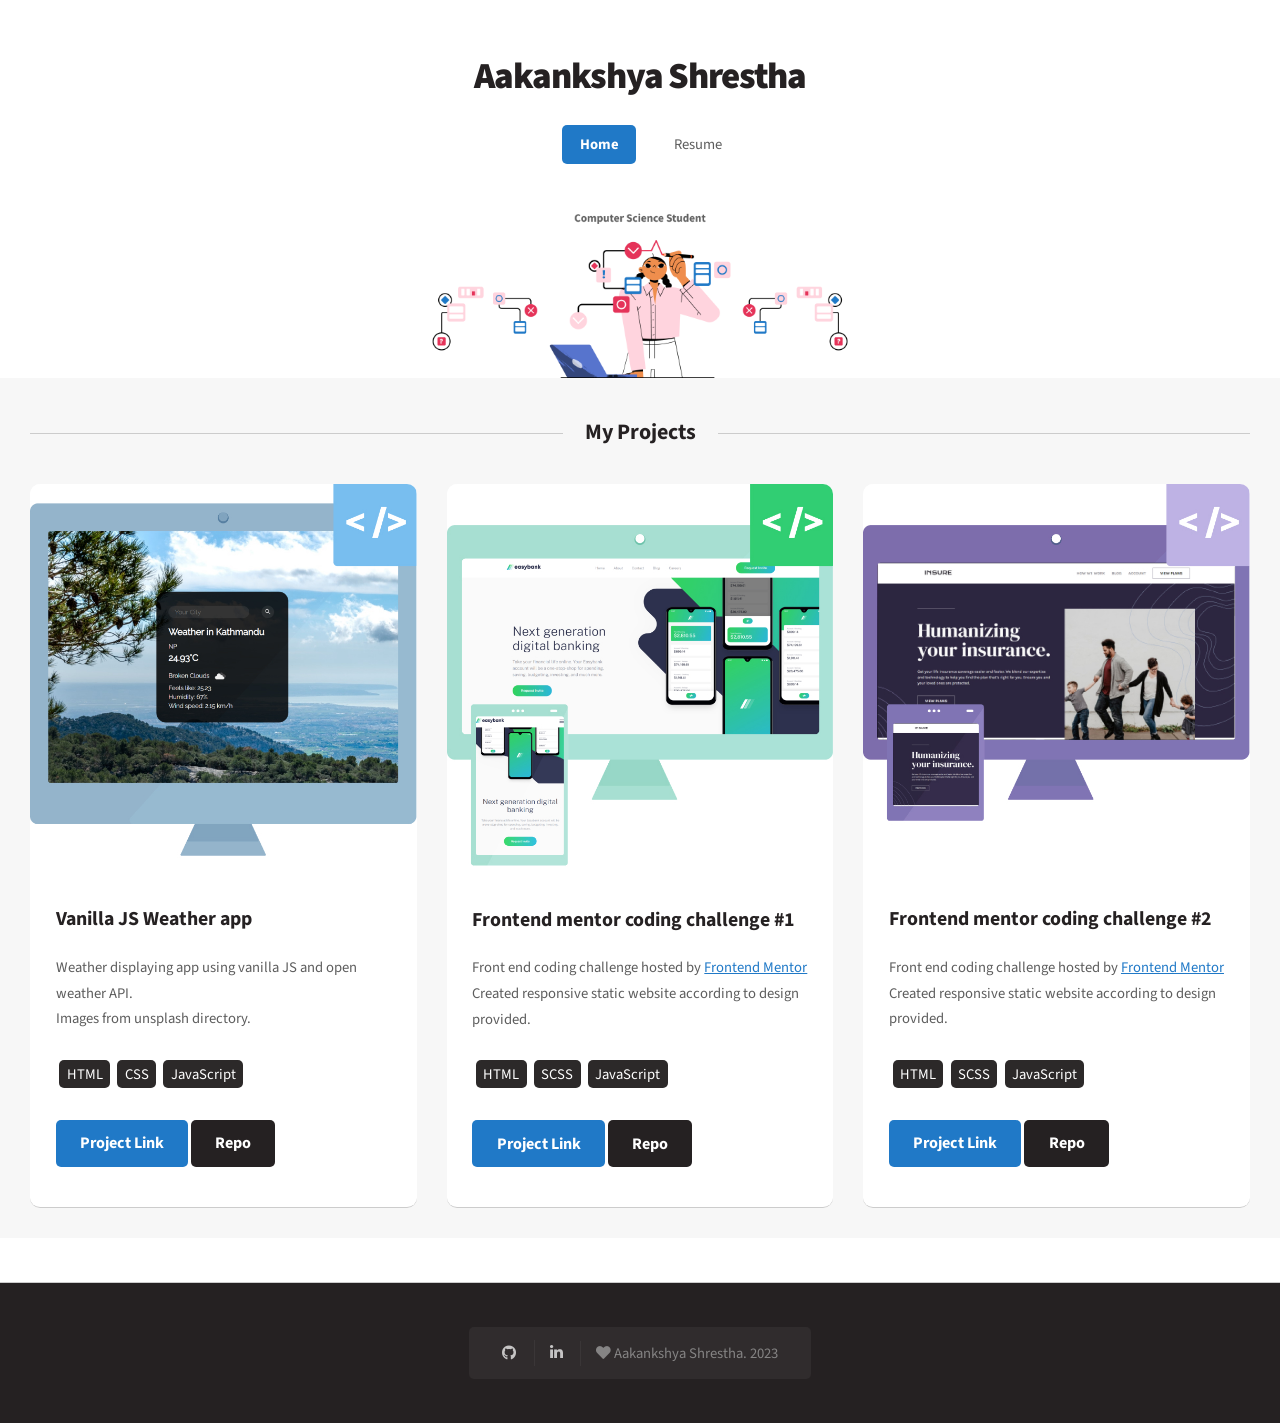
==== index.html @ 0b1b7ab0 "illustration update" ====
<!DOCTYPE html>

<html>
  <head>
    <title>Aakankshya Shrestsha Dev Portfolio</title>
    <meta charset="utf-8" />
    <meta
      name="viewport"
      content="width=device-width, initial-scale=1, user-scalable=no"
    />
    <link rel="stylesheet" href="assets/css/main.css" />
  </head>
  <body class="homepage is-preload">
    <div id="page-wrapper">
      <!-- Header -->
      <section id="header">
        <!-- Logo -->
        <h1><a href="index.html">Aakankshya Shrestha</a></h1>

        <!-- Nav -->
        <nav id="nav">
          <ul>
            <li class="current"><a href="index.html">Home</a></li>
            <!-- <li><a href="about.html">About</a></li> -->
            <li><a href="/assets/pdf/Aakankshya Shrestha Resume.pdf">Resume</a></li>
          </ul>
        </nav>
        
        <section id="banner">
          <!-- <header>
            <h2>Computer Science Student</h2>
      
          </header> -->
        </section>
     

      <!-- Main -->
      <section id="main">
        <div class="container">
          <div class="row">
            <div class="col-12">
              <!-- Portfolio -->
              <section>
                <header class="major">
                  <h2>My Projects</h2>
                </header>
                <div class="row">
                  <div class="col-4 col-6-medium col-12-small">
                    <section class="box">
                      <a href="https://weather-app-snowy-three.vercel.app" class="image featured"
                        ><img src="images/pic02.jpg" alt=""
                      /></a>
                      <header>
                        <h3>Vanilla JS Weather app</h3>
                      </header>
                      <p>
                        Weather displaying app using vanilla 
						JS and open weather API.<br> Images from unsplash directory.
                      </p>
					  <span class="tech">HTML</span><span class="tech">CSS</span><span class="tech">JavaScript</span>
                      <footer>
                        <ul class="actions">
                          <li>
                            <a href="https://weather-app-snowy-three.vercel.app" class="button">Project Link</a>
							 <a href="https://github.com/aakankshya-shrestha/weather-app" class="button alt">Repo</a>
                          </li>
                        </ul>
                      </footer>
                    </section>
                  </div>
                  <div class="col-4 col-6-medium col-12-small">
                    <section class="box">
                      <a href="https://easy-bank-code.vercel.app" class="image featured"
                        ><img src="images/pic03.jpg" alt=""
                      /></a>
                      <header>
                        <h3>Frontend mentor coding challenge #1</h3>
                      </header>
                      <p>
                        Front end coding challenge hosted by <a href = "https://www.frontendmentor.io">Frontend Mentor</a><br>
						Created responsive static website according to design provided.<br>
						
                      </p>
						<span class="tech">HTML</span><span class="tech">SCSS</span><span class="tech">JavaScript</span>
                      <footer>
						
                        <ul class="actions">
                          <li>
                            <a href="https://easy-bank-code.vercel.app" class="button">Project Link</a>
							 <a href="https://github.com/aakankshya-shrestha/easy-bank-code" class="button alt">Repo</a>
                          </li>
                        </ul>
                      </footer>
                    </section>
                  </div>
                  <div class="col-4 col-6-medium col-12-small">
                    <section class="box">
                      <a href="https://insure-landing-page-one-jet.vercel.app/" class="image featured"
                        ><img src="images/pic04.jpg" alt=""
                      /></a>
                      <header>
                        <h3>Frontend mentor coding challenge #2</h3>
                      </header>
                      <p>
                         Front end coding challenge hosted by <a href = "https://www.frontendmentor.io">Frontend Mentor</a><br>
						Created responsive static website according to design provided.<br>
					  </p>
					  <span class="tech">HTML</span><span class="tech">SCSS</span><span class="tech">JavaScript</span>
                      <footer>
                        <ul class="actions">
                          <li>
                            <a href="https://insure-landing-page-one-jet.vercel.app/" class="button">Project Link</a>
							 <a href="https://github.com/aakankshya-shrestha/Insure-landing-page" class="button alt">Repo</a>
                          </li>
                        </ul>
                      </footer>
                    </section>
                  </div>
                  
                  
                </div>
              </section>
            </div>

        </section> 
		</section>   
      <!-- Footer -->
      <section id="footer">
        <div class="container">
            <div class="col-12">
              <!-- Copyright -->
              <div id="copyright">
                <ul class="links">
                  <li>
                    <a class="icon brands fb fa-github" href="https://github.com/aakankshya-shrestha"
                      ><span class="label">Github</span></a
                    >
                  </li>
                  <li>
                    <a class="icon brands fa-linkedin-in" href="https://www.linkedin.com/in/aakankshya-shrestha-aa5a41145/"
                      ><span class="label">LinkedIn</span></a
                    >
                  </li>
                  <li> <i class="fa">&#xf004;</i> Aakankshya Shrestha. 2023</li>
                </ul>
              </div>
            </div>
          </div>
        </div>
      </section>
    </div>

    <!-- Scripts -->
    <script src="assets/js/jquery.min.js"></script>
    <script src="assets/js/jquery.dropotron.min.js"></script>
    <script src="assets/js/browser.min.js"></script>
    <script src="assets/js/breakpoints.min.js"></script>
    <script src="assets/js/util.js"></script>
    <script src="assets/js/main.js"></script>
  </body>
</html>
---- assets/css/main.css ----
@import url("fontawesome-all.min.css");
@import url("https://fonts.googleapis.com/css?family=Source+Sans+Pro:300,400,700,900,300italic");

/*
	Dopetrope by HTML5 UP
	html5up.net | @ajlkn
	Free for personal and commercial use under the CCA 3.0 license (html5up.net/license)
*/

html,
body,
div,
span,
applet,
object,
iframe,
h1,
h2,
h3,
h4,
h5,
h6,
p,
blockquote,
pre,
a,
abbr,
acronym,
address,
big,
cite,
code,
del,
dfn,
em,
img,
ins,
kbd,
q,
s,
samp,
small,
strike,
strong,
sub,
sup,
tt,
var,
b,
u,
i,
center,
dl,
dt,
dd,
ol,
ul,
li,
fieldset,
form,
label,
legend,
table,
caption,
tbody,
tfoot,
thead,
tr,
th,
td,
article,
aside,
canvas,
details,
embed,
figure,
figcaption,
footer,
header,
hgroup,
menu,
nav,
output,
ruby,
section,
summary,
time,
mark,
audio,
video {
  margin: 0;
  padding: 0;
  border: 0;
  font-size: 100%;
  font: inherit;
  vertical-align: baseline;
}

article,
aside,
details,
figcaption,
figure,
footer,
header,
hgroup,
menu,
nav,
section {
  display: block;
}

body {
  line-height: 1;
}

ol,
ul {
  list-style: none;
}

blockquote,
q {
  quotes: none;
}

blockquote:before,
blockquote:after,
q:before,
q:after {
  content: "";
  content: none;
}

table {
  border-collapse: collapse;
  border-spacing: 0;
}

body {
  -webkit-text-size-adjust: none;
}

mark {
  background-color: transparent;
  color: inherit;
}

input::-moz-focus-inner {
  border: 0;
  padding: 0;
}

input,
select,
textarea {
  -moz-appearance: none;
  -webkit-appearance: none;
  -ms-appearance: none;
  appearance: none;
}

/* Basic */

html {
  box-sizing: border-box;
}

*,
*:before,
*:after {
  box-sizing: inherit;
}

body {
  background: #252122;
  background-image: url("images/bg02.png");
}

body.is-preload *,
body.is-preload *:before,
body.is-preload *:after {
  -moz-animation: none !important;
  -webkit-animation: none !important;
  -ms-animation: none !important;
  animation: none !important;
  -moz-transition: none !important;
  -webkit-transition: none !important;
  -ms-transition: none !important;
  transition: none !important;
}

body,
input,
textarea,
select {
  font-family: "Source Sans Pro";
  font-weight: 400;
  color: #5d5d5d;
  font-size: 14pt;
  line-height: 1.75em;
}

strong,
b {
  color: #252122;
  font-weight: 400;
}

i,
em {
  font-style: italic;
}

sub {
  position: relative;
  top: 0.5em;
  font-size: 0.8em;
}

sup {
  position: relative;
  top: -0.5em;
  font-size: 0.8em;
}

blockquote {
  border-left: solid 0.75em #dddddd;
  padding: 1em 0 1em 1.5em;
  font-style: italic;
}

h1,
h2,
h3,
h4,
h5,
h6 {
  color: #252122;
  font-weight: 700;
}

h1 a,
h2 a,
h3 a,
h4 a,
h5 a,
h6 a {
  color: inherit;
  text-decoration: none;
}

h2 {
  font-size: 1.5em;
}

h3 {
  font-size: 1.35em;
}

a {
  color: #2079c7;
  text-decoration: underline;
}

a:hover {
  text-decoration: none;
}

br.clear {
  clear: both;
}

hr {
  border: 0;
  border-top: solid 1px #dddddd;
  height: 1px;
  margin: 2em 0 2em 0;
}

p,
ul,
ol,
dl,
table {
  margin-bottom: 2em;
}

.tech {
  padding: 0.25em 0.5em 0.25em 0.5em;
  background: #2c2929;
  color: #ffffff;
  border-radius: 5px;
  font-size: 1em;
  margin: 0.25em 0.25em 0.25em 0.25em;
}

/* Container */

.container {
  margin: 0 auto;
  max-width: 100%;
  width: 70em;
}

@media screen and (max-width: 1680px) {
  .container {
    width: 70em;
  }
}

@media screen and (max-width: 1280px) {
  .container {
    width: calc(100% - 60px);
  }
}

@media screen and (max-width: 980px) {
  .container {
    width: calc(100% - 80px);
  }
}

@media screen and (max-width: 736px) {
  .container {
    width: calc(100% - 40px);
  }
}

/* Row */

.row {
  display: flex;
  flex-wrap: wrap;
  box-sizing: border-box;
  align-items: stretch;
}

.row > * {
  box-sizing: border-box;
}

.row.gtr-uniform > * > :last-child {
  margin-bottom: 0;
}

.row.aln-left {
  justify-content: flex-start;
}

.row.aln-center {
  justify-content: center;
}

.row.aln-right {
  justify-content: flex-end;
}

.row.aln-top {
  align-items: flex-start;
}

.row.aln-middle {
  align-items: center;
}

.row.aln-bottom {
  align-items: flex-end;
}

.row > .imp {
  order: -1;
}

.row > .col-1 {
  width: 8.33333%;
}

.row > .off-1 {
  margin-left: 8.33333%;
}

.row > .col-2 {
  width: 16.66667%;
}

.row > .off-2 {
  margin-left: 16.66667%;
}

.row > .col-3 {
  width: 25%;
}

.row > .off-3 {
  margin-left: 25%;
}

.row > .col-4 {
  width: 33.33333%;
}

.row > .off-4 {
  margin-left: 33.33333%;
}

.row > .col-5 {
  width: 41.66667%;
}

.row > .off-5 {
  margin-left: 41.66667%;
}

.row > .col-6 {
  width: 50%;
}

.row > .off-6 {
  margin-left: 50%;
}

.row > .col-7 {
  width: 58.33333%;
}

.row > .off-7 {
  margin-left: 58.33333%;
}

.row > .col-8 {
  width: 66.66667%;
}

.row > .off-8 {
  margin-left: 66.66667%;
}

.row > .col-9 {
  width: 75%;
}

.row > .off-9 {
  margin-left: 75%;
}

.row > .col-10 {
  width: 83.33333%;
}

.row > .off-10 {
  margin-left: 83.33333%;
}

.row > .col-11 {
  width: 91.66667%;
}

.row > .off-11 {
  margin-left: 91.66667%;
}

.row > .col-12 {
  width: 100%;
}

.row > .off-12 {
  margin-left: 100%;
}

.row.gtr-0 {
  margin-top: 0px;
  margin-left: 0px;
}

.row.gtr-0 > * {
  padding: 0px 0 0 0px;
}

.row.gtr-0.gtr-uniform {
  margin-top: 0px;
}

.row.gtr-0.gtr-uniform > * {
  padding-top: 0px;
}

.row.gtr-25 {
  margin-top: -12.5px;
  margin-left: -12.5px;
}

.row.gtr-25 > * {
  padding: 12.5px 0 0 12.5px;
}

.row.gtr-25.gtr-uniform {
  margin-top: -12.5px;
}

.row.gtr-25.gtr-uniform > * {
  padding-top: 12.5px;
}

.row.gtr-50 {
  margin-top: -25px;
  margin-left: -25px;
}

.row.gtr-50 > * {
  padding: 25px 0 0 25px;
}

.row.gtr-50.gtr-uniform {
  margin-top: -25px;
}

.row.gtr-50.gtr-uniform > * {
  padding-top: 25px;
}

.row {
  margin-top: -50px;
  margin-left: -50px;
}

.row > * {
  padding: 50px 0 0 50px;
}

.row.gtr-uniform {
  margin-top: -50px;
}

.row.gtr-uniform > * {
  padding-top: 50px;
}

.row.gtr-150 {
  margin-top: -75px;
  margin-left: -75px;
}

.row.gtr-150 > * {
  padding: 75px 0 0 75px;
}

.row.gtr-150.gtr-uniform {
  margin-top: -75px;
}

.row.gtr-150.gtr-uniform > * {
  padding-top: 75px;
}

.row.gtr-200 {
  margin-top: -100px;
  margin-left: -100px;
}

.row.gtr-200 > * {
  padding: 100px 0 0 100px;
}

.row.gtr-200.gtr-uniform {
  margin-top: -100px;
}

.row.gtr-200.gtr-uniform > * {
  padding-top: 100px;
}

@media screen and (max-width: 1680px) {
  .row {
    display: flex;
    flex-wrap: wrap;
    box-sizing: border-box;
    align-items: stretch;
  }

  .row > * {
    box-sizing: border-box;
  }

  .row.gtr-uniform > * > :last-child {
    margin-bottom: 0;
  }

  .row.aln-left {
    justify-content: flex-start;
  }

  .row.aln-center {
    justify-content: center;
  }

  .row.aln-right {
    justify-content: flex-end;
  }

  .row.aln-top {
    align-items: flex-start;
  }

  .row.aln-middle {
    align-items: center;
  }

  .row.aln-bottom {
    align-items: flex-end;
  }

  .row > .imp-xlarge {
    order: -1;
  }

  .row > .col-1-xlarge {
    width: 8.33333%;
  }

  .row > .off-1-xlarge {
    margin-left: 8.33333%;
  }

  .row > .col-2-xlarge {
    width: 16.66667%;
  }

  .row > .off-2-xlarge {
    margin-left: 16.66667%;
  }

  .row > .col-3-xlarge {
    width: 25%;
  }

  .row > .off-3-xlarge {
    margin-left: 25%;
  }

  .row > .col-4-xlarge {
    width: 33.33333%;
  }

  .row > .off-4-xlarge {
    margin-left: 33.33333%;
  }

  .row > .col-5-xlarge {
    width: 41.66667%;
  }

  .row > .off-5-xlarge {
    margin-left: 41.66667%;
  }

  .row > .col-6-xlarge {
    width: 50%;
  }

  .row > .off-6-xlarge {
    margin-left: 50%;
  }

  .row > .col-7-xlarge {
    width: 58.33333%;
  }

  .row > .off-7-xlarge {
    margin-left: 58.33333%;
  }

  .row > .col-8-xlarge {
    width: 66.66667%;
  }

  .row > .off-8-xlarge {
    margin-left: 66.66667%;
  }

  .row > .col-9-xlarge {
    width: 75%;
  }

  .row > .off-9-xlarge {
    margin-left: 75%;
  }

  .row > .col-10-xlarge {
    width: 83.33333%;
  }

  .row > .off-10-xlarge {
    margin-left: 83.33333%;
  }

  .row > .col-11-xlarge {
    width: 91.66667%;
  }

  .row > .off-11-xlarge {
    margin-left: 91.66667%;
  }

  .row > .col-12-xlarge {
    width: 100%;
  }

  .row > .off-12-xlarge {
    margin-left: 100%;
  }

  .row.gtr-0 {
    margin-top: 0px;
    margin-left: 0px;
  }

  .row.gtr-0 > * {
    padding: 0px 0 0 0px;
  }

  .row.gtr-0.gtr-uniform {
    margin-top: 0px;
  }

  .row.gtr-0.gtr-uniform > * {
    padding-top: 0px;
  }

  .row.gtr-25 {
    margin-top: -12.5px;
    margin-left: -12.5px;
  }

  .row.gtr-25 > * {
    padding: 12.5px 0 0 12.5px;
  }

  .row.gtr-25.gtr-uniform {
    margin-top: -12.5px;
  }

  .row.gtr-25.gtr-uniform > * {
    padding-top: 12.5px;
  }

  .row.gtr-50 {
    margin-top: -25px;
    margin-left: -25px;
  }

  .row.gtr-50 > * {
    padding: 25px 0 0 25px;
  }

  .row.gtr-50.gtr-uniform {
    margin-top: -25px;
  }

  .row.gtr-50.gtr-uniform > * {
    padding-top: 25px;
  }

  .row {
    margin-top: -50px;
    margin-left: -50px;
  }

  .row > * {
    padding: 50px 0 0 50px;
  }

  .row.gtr-uniform {
    margin-top: -50px;
  }

  .row.gtr-uniform > * {
    padding-top: 50px;
  }

  .row.gtr-150 {
    margin-top: -75px;
    margin-left: -75px;
  }

  .row.gtr-150 > * {
    padding: 75px 0 0 75px;
  }

  .row.gtr-150.gtr-uniform {
    margin-top: -75px;
  }

  .row.gtr-150.gtr-uniform > * {
    padding-top: 75px;
  }

  .row.gtr-200 {
    margin-top: -100px;
    margin-left: -100px;
  }

  .row.gtr-200 > * {
    padding: 100px 0 0 100px;
  }

  .row.gtr-200.gtr-uniform {
    margin-top: -100px;
  }

  .row.gtr-200.gtr-uniform > * {
    padding-top: 100px;
  }
}

@media screen and (max-width: 1280px) {
  .row {
    display: flex;
    flex-wrap: wrap;
    box-sizing: border-box;
    align-items: stretch;
  }

  .row > * {
    box-sizing: border-box;
  }

  .row.gtr-uniform > * > :last-child {
    margin-bottom: 0;
  }

  .row.aln-left {
    justify-content: flex-start;
  }

  .row.aln-center {
    justify-content: center;
  }

  .row.aln-right {
    justify-content: flex-end;
  }

  .row.aln-top {
    align-items: flex-start;
  }

  .row.aln-middle {
    align-items: center;
  }

  .row.aln-bottom {
    align-items: flex-end;
  }

  .row > .imp-large {
    order: -1;
  }

  .row > .col-1-large {
    width: 8.33333%;
  }

  .row > .off-1-large {
    margin-left: 8.33333%;
  }

  .row > .col-2-large {
    width: 16.66667%;
  }

  .row > .off-2-large {
    margin-left: 16.66667%;
  }

  .row > .col-3-large {
    width: 25%;
  }

  .row > .off-3-large {
    margin-left: 25%;
  }

  .row > .col-4-large {
    width: 33.33333%;
  }

  .row > .off-4-large {
    margin-left: 33.33333%;
  }

  .row > .col-5-large {
    width: 41.66667%;
  }

  .row > .off-5-large {
    margin-left: 41.66667%;
  }

  .row > .col-6-large {
    width: 50%;
  }

  .row > .off-6-large {
    margin-left: 50%;
  }

  .row > .col-7-large {
    width: 58.33333%;
  }

  .row > .off-7-large {
    margin-left: 58.33333%;
  }

  .row > .col-8-large {
    width: 66.66667%;
  }

  .row > .off-8-large {
    margin-left: 66.66667%;
  }

  .row > .col-9-large {
    width: 75%;
  }

  .row > .off-9-large {
    margin-left: 75%;
  }

  .row > .col-10-large {
    width: 83.33333%;
  }

  .row > .off-10-large {
    margin-left: 83.33333%;
  }

  .row > .col-11-large {
    width: 91.66667%;
  }

  .row > .off-11-large {
    margin-left: 91.66667%;
  }

  .row > .col-12-large {
    width: 100%;
  }

  .row > .off-12-large {
    margin-left: 100%;
  }

  .row.gtr-0 {
    margin-top: 0px;
    margin-left: 0px;
  }

  .row.gtr-0 > * {
    padding: 0px 0 0 0px;
  }

  .row.gtr-0.gtr-uniform {
    margin-top: 0px;
  }

  .row.gtr-0.gtr-uniform > * {
    padding-top: 0px;
  }

  .row.gtr-25 {
    margin-top: -7.5px;
    margin-left: -7.5px;
  }

  .row.gtr-25 > * {
    padding: 7.5px 0 0 7.5px;
  }

  .row.gtr-25.gtr-uniform {
    margin-top: -7.5px;
  }

  .row.gtr-25.gtr-uniform > * {
    padding-top: 7.5px;
  }

  .row.gtr-50 {
    margin-top: -15px;
    margin-left: -15px;
  }

  .row.gtr-50 > * {
    padding: 15px 0 0 15px;
  }

  .row.gtr-50.gtr-uniform {
    margin-top: -15px;
  }

  .row.gtr-50.gtr-uniform > * {
    padding-top: 15px;
  }

  .row {
    margin-top: -30px;
    margin-left: -30px;
  }

  .row > * {
    padding: 30px 0 0 30px;
  }

  .row.gtr-uniform {
    margin-top: -30px;
  }

  .row.gtr-uniform > * {
    padding-top: 30px;
  }

  .row.gtr-150 {
    margin-top: -45px;
    margin-left: -45px;
  }

  .row.gtr-150 > * {
    padding: 45px 0 0 45px;
  }

  .row.gtr-150.gtr-uniform {
    margin-top: -45px;
  }

  .row.gtr-150.gtr-uniform > * {
    padding-top: 45px;
  }

  .row.gtr-200 {
    margin-top: -60px;
    margin-left: -60px;
  }

  .row.gtr-200 > * {
    padding: 60px 0 0 60px;
  }

  .row.gtr-200.gtr-uniform {
    margin-top: -60px;
  }

  .row.gtr-200.gtr-uniform > * {
    padding-top: 60px;
  }
}

@media screen and (max-width: 980px) {
  .row {
    display: flex;
    flex-wrap: wrap;
    box-sizing: border-box;
    align-items: stretch;
  }

  .row > * {
    box-sizing: border-box;
  }

  .row.gtr-uniform > * > :last-child {
    margin-bottom: 0;
  }

  .row.aln-left {
    justify-content: flex-start;
  }

  .row.aln-center {
    justify-content: center;
  }

  .row.aln-right {
    justify-content: flex-end;
  }

  .row.aln-top {
    align-items: flex-start;
  }

  .row.aln-middle {
    align-items: center;
  }

  .row.aln-bottom {
    align-items: flex-end;
  }

  .row > .imp-medium {
    order: -1;
  }

  .row > .col-1-medium {
    width: 8.33333%;
  }

  .row > .off-1-medium {
    margin-left: 8.33333%;
  }

  .row > .col-2-medium {
    width: 16.66667%;
  }

  .row > .off-2-medium {
    margin-left: 16.66667%;
  }

  .row > .col-3-medium {
    width: 25%;
  }

  .row > .off-3-medium {
    margin-left: 25%;
  }

  .row > .col-4-medium {
    width: 33.33333%;
  }

  .row > .off-4-medium {
    margin-left: 33.33333%;
  }

  .row > .col-5-medium {
    width: 41.66667%;
  }

  .row > .off-5-medium {
    margin-left: 41.66667%;
  }

  .row > .col-6-medium {
    width: 50%;
  }

  .row > .off-6-medium {
    margin-left: 50%;
  }

  .row > .col-7-medium {
    width: 58.33333%;
  }

  .row > .off-7-medium {
    margin-left: 58.33333%;
  }

  .row > .col-8-medium {
    width: 66.66667%;
  }

  .row > .off-8-medium {
    margin-left: 66.66667%;
  }

  .row > .col-9-medium {
    width: 75%;
  }

  .row > .off-9-medium {
    margin-left: 75%;
  }

  .row > .col-10-medium {
    width: 83.33333%;
  }

  .row > .off-10-medium {
    margin-left: 83.33333%;
  }

  .row > .col-11-medium {
    width: 91.66667%;
  }

  .row > .off-11-medium {
    margin-left: 91.66667%;
  }

  .row > .col-12-medium {
    width: 100%;
  }

  .row > .off-12-medium {
    margin-left: 100%;
  }

  .row.gtr-0 {
    margin-top: 0px;
    margin-left: 0px;
  }

  .row.gtr-0 > * {
    padding: 0px 0 0 0px;
  }

  .row.gtr-0.gtr-uniform {
    margin-top: 0px;
  }

  .row.gtr-0.gtr-uniform > * {
    padding-top: 0px;
  }

  .row.gtr-25 {
    margin-top: -10px;
    margin-left: -10px;
  }

  .row.gtr-25 > * {
    padding: 10px 0 0 10px;
  }

  .row.gtr-25.gtr-uniform {
    margin-top: -10px;
  }

  .row.gtr-25.gtr-uniform > * {
    padding-top: 10px;
  }

  .row.gtr-50 {
    margin-top: -20px;
    margin-left: -20px;
  }

  .row.gtr-50 > * {
    padding: 20px 0 0 20px;
  }

  .row.gtr-50.gtr-uniform {
    margin-top: -20px;
  }

  .row.gtr-50.gtr-uniform > * {
    padding-top: 20px;
  }

  .row {
    margin-top: -40px;
    margin-left: -40px;
  }

  .row > * {
    padding: 40px 0 0 40px;
  }

  .row.gtr-uniform {
    margin-top: -40px;
  }

  .row.gtr-uniform > * {
    padding-top: 40px;
  }

  .row.gtr-150 {
    margin-top: -60px;
    margin-left: -60px;
  }

  .row.gtr-150 > * {
    padding: 60px 0 0 60px;
  }

  .row.gtr-150.gtr-uniform {
    margin-top: -60px;
  }

  .row.gtr-150.gtr-uniform > * {
    padding-top: 60px;
  }

  .row.gtr-200 {
    margin-top: -80px;
    margin-left: -80px;
  }

  .row.gtr-200 > * {
    padding: 80px 0 0 80px;
  }

  .row.gtr-200.gtr-uniform {
    margin-top: -80px;
  }

  .row.gtr-200.gtr-uniform > * {
    padding-top: 80px;
  }
}

@media screen and (max-width: 736px) {
  .row {
    display: flex;
    flex-wrap: wrap;
    box-sizing: border-box;
    align-items: stretch;
  }

  .row > * {
    box-sizing: border-box;
  }

  .row.gtr-uniform > * > :last-child {
    margin-bottom: 0;
  }

  .row.aln-left {
    justify-content: flex-start;
  }

  .row.aln-center {
    justify-content: center;
  }

  .row.aln-right {
    justify-content: flex-end;
  }

  .row.aln-top {
    align-items: flex-start;
  }

  .row.aln-middle {
    align-items: center;
  }

  .row.aln-bottom {
    align-items: flex-end;
  }

  .row > .imp-small {
    order: -1;
  }

  .row > .col-1-small {
    width: 8.33333%;
  }

  .row > .off-1-small {
    margin-left: 8.33333%;
  }

  .row > .col-2-small {
    width: 16.66667%;
  }

  .row > .off-2-small {
    margin-left: 16.66667%;
  }

  .row > .col-3-small {
    width: 25%;
  }

  .row > .off-3-small {
    margin-left: 25%;
  }

  .row > .col-4-small {
    width: 33.33333%;
  }

  .row > .off-4-small {
    margin-left: 33.33333%;
  }

  .row > .col-5-small {
    width: 41.66667%;
  }

  .row > .off-5-small {
    margin-left: 41.66667%;
  }

  .row > .col-6-small {
    width: 50%;
  }

  .row > .off-6-small {
    margin-left: 50%;
  }

  .row > .col-7-small {
    width: 58.33333%;
  }

  .row > .off-7-small {
    margin-left: 58.33333%;
  }

  .row > .col-8-small {
    width: 66.66667%;
  }

  .row > .off-8-small {
    margin-left: 66.66667%;
  }

  .row > .col-9-small {
    width: 75%;
  }

  .row > .off-9-small {
    margin-left: 75%;
  }

  .row > .col-10-small {
    width: 83.33333%;
  }

  .row > .off-10-small {
    margin-left: 83.33333%;
  }

  .row > .col-11-small {
    width: 91.66667%;
  }

  .row > .off-11-small {
    margin-left: 91.66667%;
  }

  .row > .col-12-small {
    width: 100%;
  }

  .row > .off-12-small {
    margin-left: 100%;
  }

  .row.gtr-0 {
    margin-top: 0px;
    margin-left: 0px;
  }

  .row.gtr-0 > * {
    padding: 0px 0 0 0px;
  }

  .row.gtr-0.gtr-uniform {
    margin-top: 0px;
  }

  .row.gtr-0.gtr-uniform > * {
    padding-top: 0px;
  }

  .row.gtr-25 {
    margin-top: -5px;
    margin-left: -5px;
  }

  .row.gtr-25 > * {
    padding: 5px 0 0 5px;
  }

  .row.gtr-25.gtr-uniform {
    margin-top: -5px;
  }

  .row.gtr-25.gtr-uniform > * {
    padding-top: 5px;
  }

  .row.gtr-50 {
    margin-top: -10px;
    margin-left: -10px;
  }

  .row.gtr-50 > * {
    padding: 10px 0 0 10px;
  }

  .row.gtr-50.gtr-uniform {
    margin-top: -10px;
  }

  .row.gtr-50.gtr-uniform > * {
    padding-top: 10px;
  }

  .row {
    margin-top: -20px;
    margin-left: -20px;
  }

  .row > * {
    padding: 20px 0 0 20px;
  }

  .row.gtr-uniform {
    margin-top: -20px;
  }

  .row.gtr-uniform > * {
    padding-top: 20px;
  }

  .row.gtr-150 {
    margin-top: -30px;
    margin-left: -30px;
  }

  .row.gtr-150 > * {
    padding: 30px 0 0 30px;
  }

  .row.gtr-150.gtr-uniform {
    margin-top: -30px;
  }

  .row.gtr-150.gtr-uniform > * {
    padding-top: 30px;
  }

  .row.gtr-200 {
    margin-top: -40px;
    margin-left: -40px;
  }

  .row.gtr-200 > * {
    padding: 40px 0 0 40px;
  }

  .row.gtr-200.gtr-uniform {
    margin-top: -40px;
  }

  .row.gtr-200.gtr-uniform > * {
    padding-top: 40px;
  }
}

/* Form */

form label {
  display: block;
  color: #252122;
  font-weight: 400;
  margin: 0 0 0.5em 0;
}

form input[type="text"],
form input[type="email"],
form input[type="password"],
form select,
form textarea {
  -webkit-appearance: none;
  display: block;
  border: 0;
  padding: 0.75em 1em;
  font-size: 1em;
  border-radius: 5px;
  border: solid 1px #dddddd;
  background: #fff;
  width: 100%;
}

form input[type="text"]:focus,
form input[type="email"]:focus,
form input[type="password"]:focus,
form select:focus,
form textarea:focus {
  box-shadow: inset 0px 0px 1px 1px #43bff0;
}

form textarea {
  height: 15em;
}

form ::-webkit-input-placeholder {
  color: #555 !important;
}

form :-moz-placeholder {
  color: #555 !important;
}

form ::-moz-placeholder {
  color: #555 !important;
}

form :-ms-input-placeholder {
  color: #555 !important;
}

form ::-moz-focus-inner {
  border: 0;
}

/* Tables */

table {
  width: 100%;
}

table tr {
  border-top: solid 1px #dddddd;
}

table tr:first-child {
  border-top: 0;
}

table td {
  padding: 0.5em 1em 0.5em 1em;
}

table th {
  text-align: left;
  padding: 0.5em 1em 0.5em 1em;
  font-weight: 700;
  margin: 0 0 1em 0;
}

table thead {
  border-bottom: solid 2px #dddddd;
}

/* Section/Article */

section,
article {
  margin-bottom: 2.5em;
}

section > :last-child,
section:last-child,
article > :last-child,
article:last-child {
  margin-bottom: 0;
}

header {
  margin: 0 0 1.5em 0;
}

header > p {
  display: block;
  font-style: italic;
  margin: 0.5em 0 0 0;
  padding-bottom: 0.5em;
}

header.major {
  position: relative;
  text-align: center;
  border-top: solid 1px #ccc;
  top: 1em;
  margin: 0 0 3em 0;
}

header.major h2 {
  background: #fff;
  position: relative;
  top: -0.65em;
  display: inline;
  margin: 0;
  padding: 0 1em 0 1em;
}

footer {
  margin: 2.25em 0 0 0;
}

/* Box */

.box {
  background: #ffffff;
  border-bottom: solid 1px #ccc;
  padding: 2.75em 1.75em 2.75em 1.75em;
  border-radius: 10px;
  text-align: left;
}

.box .image.featured {
  position: relative;
  width: auto;
  left: 1.75em;
  top: 1.75em;
  margin: -4.5em 0 4.25em -3.5em;
  border-radius: 5px;
}

.box.post header {
  padding-top: 1em;
  margin: 0 0 2em 0;
}

.box.post h2 {
  font-size: 2.5em;
  letter-spacing: -0.015em;
}

.box.post header > p {
  margin-top: 1.25em;
  font-size: 1.25em;
}

.box footer ul.actions {
  margin-bottom: 0;
}

/* Button */

input[type="button"],
input[type="submit"],
input[type="reset"],
button,
.button {
  -webkit-appearance: none;
  display: inline-block;
  text-decoration: none;
  cursor: pointer;
  border: 0;
  border-radius: 5px;
  background: #2079c7;
  color: #fff !important;
  font-weight: 700;
  outline: 0;
  font-size: 1.1em;
  padding: 0.65em 1.5em 0.65em 1.5em;
  text-align: center;
  -moz-transition: background-color 0.25s ease-in-out;
  -webkit-transition: background-color 0.25s ease-in-out;
  -ms-transition: background-color 0.25s ease-in-out;
  transition: background-color 0.25s ease-in-out;
}

input[type="button"]:hover,
input[type="submit"]:hover,
input[type="reset"]:hover,
button:hover,
.button:hover {
  background: #e53359;
}

input[type="button"]:active,
input[type="submit"]:active,
input[type="reset"]:active,
button:active,
.button:active {
  background: #c51349;
}

input[type="button"].alt,
input[type="submit"].alt,
input[type="reset"].alt,
button.alt,
.button.alt {
  background: #252122;
}

input[type="button"].alt:hover,
input[type="submit"].alt:hover,
input[type="reset"].alt:hover,
button.alt:hover,
.button.alt:hover {
  background: #e53359;
}

input[type="button"].alt:active,
input[type="submit"].alt:active,
input[type="reset"].alt:active,
button.alt:active,
.button.alt:active {
  background: #151112;
}

input[type="button"].icon:before,
input[type="submit"].icon:before,
input[type="reset"].icon:before,
button.icon:before,
.button.icon:before {
  opacity: 0.35;
  position: relative;
  top: 0.05em;
  margin-right: 0.75em;
}

input[type="button"].large,
input[type="submit"].large,
input[type="reset"].large,
button.large,
.button.large {
  font-size: 1.5em;
  padding: 0.75em 1.5em 0.75em 1.5em;
}

/* Image */

.image {
  display: inline-block;
  outline: 0;
}

.image img {
  display: block;
  width: 100%;
  border-radius: 10px;
}

.image.centered {
  display: block;
  margin: 0 0 2em 0;
}

.image.centered img {
  margin: 0 auto;
  width: auto;
}

.image.featured {
  display: block;
  width: 100%;
  margin: 0 0 2em 0;
}

.image.left {
  float: left;
  margin: 0 2em 2em 0;
}

/* List */

ul {
  list-style: disc;
  padding-left: 1em;
}

ul li {
  padding-left: 0.5em;
}

ol {
  list-style: decimal;
  padding-left: 1.25em;
}

ol li {
  padding-left: 0.25em;
}

/* Actions */

ul.actions {
  list-style: none;
  padding-left: 0;
}

ul.actions li {
  display: inline-block;
  margin-left: 1em;
  padding-left: 0;
}

ul.actions li:first-child {
  margin-left: 0;
}

/* Links */

ul.links {
  list-style: none;
  padding-left: 0;
}

ul.links li {
  display: inline-block;
  border-left: solid 1px rgba(255, 255, 255, 0.05);
  padding: 0 0 0 1em;
  margin: 0 0 0 1em;
}

ul.links li:first-child {
  border-left: 0;
  padding-left: 0;
  margin-left: 0;
}

/* Contact */

ul.contact {
  list-style: none;
  padding-left: 0;
}

ul.contact li {
  position: relative;
  border-top: solid 1px #ddd;
  padding: 1.3em 0 1.3em 7em;
}

ul.contact li h3 {
  position: absolute;
  left: 0;
  top: 1.3em;
  font-size: 1.1em;
}

ul.contact li p {
  margin: 0;
}

ul.contact li:first-child {
  padding-top: 0;
  border-top: 0;
}

ul.contact li:first-child h3 {
  top: 0;
}

/* Dates */

ul.dates {
  list-style: none;
  padding-left: 0;
}

ul.dates li {
  position: relative;
  border-top: solid 1px #ddd;
  padding: 1.3em 0 1.3em 6.75em;
}

ul.dates .date {
  display: block;
  position: absolute;
  left: 0;
  top: 1.3em;
  background-color: #2079c7;
  height: 3.5em;
  text-align: center;
  color: #fff;
  line-height: 1em;
  border-top-left-radius: 5px;
  border-bottom-left-radius: 5px;
  padding: 0.5em 0.75em 0 1em;
}

ul.dates .date:after {
  content: "";
  position: absolute;
  bottom: 0;
  right: -1.2em;
  border-left: solid 1.25em #2079c7;
  border-top: solid 1.8em transparent;
  border-bottom: solid 1.8em transparent;
}

ul.dates .date strong {
  display: block;
  font-size: 1.75em;
  padding-top: 0.15em;
}

ul.dates h3 {
  font-size: 1.1em;
}

ul.dates p {
  margin: 0;
}

ul.dates li:first-child {
  border-top: 0;
  padding-top: 0;
}

ul.dates li:first-child .date {
  top: 0;
}

/* Divided */

ul.divided {
  list-style: none;
  padding-left: 0;
}

ul.divided li {
  border-top: solid 1px #ddd;
  padding: 1em 0 1em 0;
}

ul.divided li:first-child {
  border-top: 0;
  padding-top: 0;
}

/* Social */

ul.social {
  list-style: none;
  padding-left: 0;
  overflow: hidden;
  cursor: default;
  margin: 0 0 3.25em 0;
}

ul.social li {
  display: inline-block;
  padding-left: 0;
  margin-left: 0.75em;
}

ul.social li:first-child {
  margin-left: 0;
}

ul.social li a {
  display: inline-block;
  width: 3em;
  height: 3em;
  text-align: center;
  border-radius: 5px;
  background: #888;
  -moz-transition: background-color 0.25s ease-in-out;
  -webkit-transition: background-color 0.25s ease-in-out;
  -ms-transition: background-color 0.25s ease-in-out;
  transition: background-color 0.25s ease-in-out;
}

ul.social li a:before {
  color: #fff;
  font-size: 2em;
  line-height: 1.5em;
}

ul.social li a.fa-facebook {
  background: #3c5a98;
}

ul.social li a.fa-facebook:hover {
  background: #4c6aa8;
}

ul.social li a.fa-twitter {
  background: #2daae4;
}

ul.social li a.fa-twitter:hover {
  background: #3dbaf4;
}

ul.social li a.fa-dribbble {
  background: #c4376b;
}

ul.social li a.fa-dribbble:hover {
  background: #d4477b;
}

ul.social li a.fa-linkedin {
  background: #006599;
}

ul.social li a.fa-linkedin:hover {
  background: #1075a9;
}

ul.social li a.fa-tumblr {
  background: #2b4661;
}

ul.social li a.fa-tumblr:hover {
  background: #3b5671;
}

ul.social li a.fa-google-plus {
  background: #da2713;
}

ul.social li a.fa-google-plus:hover {
  background: #ea3723;
}

/* Icons */

.icon {
  text-decoration: none;
  position: relative;
  text-decoration: none;
}

.icon:before {
  -moz-osx-font-smoothing: grayscale;
  -webkit-font-smoothing: antialiased;
  display: inline-block;
  font-style: normal;
  font-variant: normal;
  text-rendering: auto;
  line-height: 1;
  text-transform: none !important;
  font-family: "Font Awesome 5 Free";
  font-weight: 400;
}

.icon.solid:before {
  font-weight: 900;
}

.icon.brands:before {
  font-family: "Font Awesome 5 Brands";
}

.icon:before {
  line-height: inherit;
}

.icon > .label {
  display: none;
}

.icon.featured {
  position: relative;
  display: inline-block;
  background-color: #2079c7;
  width: 9em;
  padding: 1.75em 0 0.75em 0;
  border-top-left-radius: 5px;
  border-top-right-radius: 5px;
  margin: 0 0 4.5em 0;
  cursor: default;
}

.icon.featured:before {
  font-size: 4.5em;
  line-height: 1em;
  color: #fff;
}

.icon.featured:after {
  content: "";
  position: absolute;
  bottom: -1.95em;
  left: 0;
  border-top: solid 2em #2079c7;
  border-left: solid 4.5em transparent;
  border-right: solid 4.5em transparent;
}

.icon.featured.alt {
  background-color: #252122;
}

.icon.featured.alt:after {
  border-top-color: #252122;
}

.icon.featured.alt2 {
  background-color: #827a7c;
}

.icon.featured.alt2:after {
  border-top-color: #827a7c;
}

/* Page Wrapper */

#page-wrapper > section {
  margin-bottom: 0;
}

/* Header */

#header {
  position: relative;
  background: #ffffff;
  border-bottom: solid 1px #ccc;
  padding: 5em 0 4em 0;
  text-align: center;
}

#header h1 {
  color: #252122;
  font-weight: 900;
  font-size: 2.5em;
  letter-spacing: -0.035em;
  line-height: 1;
}

/* Nav */

#nav {
  margin: 2.5em 0 0 0;
}

#nav > ul {
  margin: 0;
}

#nav > ul > li {
  display: inline-block;

  margin: 0 0.35em 0 0.35em;
}

#nav > ul > li > ul {
  display: none;
}

#nav > ul > li > a {
  border-radius: 5px;
  color: #5d5d5d;
  text-decoration: none;
  padding: 0.6em 1.2em 0.6em 1.2em;
  -moz-transition: background-color 0.25s ease-in-out;
  -webkit-transition: background-color 0.25s ease-in-out;
  -ms-transition: background-color 0.25s ease-in-out;
  transition: background-color 0.25s ease-in-out;
  outline: 0;
}

#nav > ul > li:hover > a,
#nav > ul > li.active > a {
  background: #f3f3f3;
}

#nav > ul > li.current > a {
  background: #2079c7;
  color: #fff !important;
  font-weight: 700;
}

.dropotron {
  border-radius: 5px;
  background-color: #252122;
  background-color: rgba(34, 30, 31, 0.98);
  padding: 1.25em 1.5em 1.25em 1.5em;
  font-style: italic;
  min-width: 13em;
  box-shadow: 0px 8px 15px 0px rgba(0, 0, 0, 0.5);
  text-align: left;
  margin-top: -1.25em;
  margin-left: -1px;
  list-style: none;
}

.dropotron a,
.dropotron span {
  color: #aaa;
  text-decoration: none;
  -moz-transition: color 0.25s ease-in-out;
  -webkit-transition: color 0.25s ease-in-out;
  -ms-transition: color 0.25s ease-in-out;
  transition: color 0.25s ease-in-out;
}

.dropotron li {
  padding: 0.25em 0 0.25em 0;
}

.dropotron li:hover > a,
.dropotron li:hover > span {
  color: #fff;
}

.dropotron.level-0 {
  margin-top: 2em;
}

.dropotron.level-0:before {
  content: "";
  display: block;
  position: absolute;
  left: 50%;
  margin-left: -10px;
  top: -9px;
  border-left: solid 10px transparent;
  border-right: solid 10px transparent;
  border-bottom: solid 10px #252122;
  border-bottom-color: rgba(34, 30, 31, 0.98);
}

/* Banner */

#banner {
  background: #ffffff url("../../images/pic01.jpg");
  background-position: center center;
  background-size: auto 100%;
  background-repeat: no-repeat;
  text-align: center;
  position: relative;
  padding: 8em 0;
  margin: 4em 0 0 0;
}

#banner header {
  background-color: rgba(34, 30, 31, 0.8);
  display: inline-block;
  padding: 2.5em 5em;
  border-radius: 5px;
}

#banner header h2 {
  color: #fff;
  font-weight: 700;
  font-size: 2.5em;
  margin: 0 0 0.65em 0;
}

#banner header p {
  color: #2079c7;
  padding: 0;
  font-style: normal;
  margin: 0;
  font-size: 1.5em;
}

/* Intro */

#intro {
  text-align: center;
  overflow: hidden;
}

#intro section {
  margin: 3em 0;
  padding: 2.5em 0;
}

#intro h2 {
  font-size: 1.75em;
}

#intro p {
  margin: 0;
}

#intro .middle {
  position: relative;
  z-index: 1;
}

#intro .middle:before {
  content: "";
  width: 32px;
  height: 100%;
  position: absolute;
  left: -24px;
  top: 0;
  display: block;
  z-index: -1;
  box-shadow: 32px 0 0 0 #fff, 0 -32px 0 0 #fff, 0 32px 0 0 #fff,
    32px 32px 0 0 #fff, 32px -32px 0 0 #fff, 0 0 32px 0 rgba(0, 0, 0, 0.15);
}

#intro .middle:after {
  content: "";
  width: 32px;
  height: 100%;
  position: absolute;
  right: -24px;
  top: 0;
  display: block;
  z-index: -1;
  box-shadow: -32px 0 0 0 #fff, 0 -32px 0 0 #fff, 0 32px 0 0 #fff,
    -32px 32px 0 0 #fff, -32px -32px 0 0 #fff, 0 0 32px 0 rgba(0, 0, 0, 0.15);
}

#intro .button {
  min-width: 12em;
}

#intro footer {
  margin: 0;
}

/* Main */

#main {
  position: relative;
  background: #f7f7f7 url("images/bg02.png");
  padding: 4em 0 4em 0;
}

#main:before {
  content: "";
  position: absolute;
  top: 0;
  left: 0;
  width: 100%;
  background: url("images/bg01.png");
  background-size: 100% 100%;
  z-index: 0;
  opacity: 0.1;
}

#main .major h2 {
  background: #f7f7f7 url("images/bg02.png");
}

/* Footer */

#footer {
  position: relative;
  color: #858484;
  padding: 4em 0;
}

#footer:before {
  content: "";
  position: absolute;
  top: 0;
  left: 0;
  width: 100%;
  background: url("images/bg01.png");
  background-size: 100% 100%;
  z-index: 0;
  opacity: 0.5;
}

#footer a {
  color: #c5c4c4;
}

#footer h2,
#footer h3,
#footer h4,
#footer h5,
#footer h6,
#footer strong,
#footer b {
  color: #fff;
}

#footer h2 a,
#footer h3 a,
#footer h4 a,
#footer h5 a,
#footer h6 a,
#footer strong a,
#footer b a {
  color: inherit;
}

#footer ul.contact li,
#footer ul.dates li,
#footer ul.divided li {
  border-top-color: #353434;
  border-top-color: rgba(255, 255, 255, 0.05);
}

#footer header {
  margin: 0 0 3em 0;
}

#footer header h2 {
  font-size: 1.75em;
}

/* Copyright */

#copyright {
  text-align: center;
  margin: 3em 0 2em 0;
}

#copyright ul.links {
  display: inline-block;
  background: #2c2929;
  background: rgba(255, 255, 255, 0.05);
  border-radius: 5px;
  margin: 0;
  padding: 0.85em 2.25em 0.85em 2.25em;
}

/* XLarge */

@media screen and (max-width: 1680px) {
  /* Basic */

  body,
  input,
  textarea,
  select {
    font-size: 12pt;
  }
}

/* Large */

@media screen and (max-width: 1280px) {
  /* Basic */

  body,
  input,
  textarea,
  select {
    font-size: 11pt;
  }

  /* Section/Article */

  header.major {
    margin: 0.75em 0 2.5em 0;
  }

  header.major h2 {
    padding: 0 1em 0 1em;
  }

  /* Social */

  ul.social li {
    margin: 0 0 0.25em 0.75em;
  }

  /* Header */

  #header {
    padding: 4em 0 3em 0;
  }

  /* Banner */

  #banner {
    padding: 6em 0;
    margin: 3em 0 0 0;
  }

  /* Intro */

  #intro {
    padding: 0;
  }

  #intro section {
    padding: 1em 2em;
  }

  #intro .middle:before {
    left: -12px;
  }

  #intro .middle:after {
    right: -12px;
  }

  /* Main */

  #main {
    padding: 30px 0;
  }

  /* Footer */

  #footer {
    padding: 3em 0;
  }

  #footer:before {
    height: 2.5em;
  }

  #footer header {
    margin: 0 0 1.5em 0;
  }

  #footer header h2 {
    font-size: 1.25em;
  }

  /* Copyright */

  #copyright {
    margin: 0;
  }
}

/* Medium */

#navPanel,
#titleBar {
  display: none;
}

@media screen and (max-width: 980px) {
  /* Basic */

  html,
  body {
    overflow-x: hidden;
  }

  /* Box */

  .box footer ul.actions li {
    margin: 1em 0 0 0;
    display: block;
  }

  .box footer ul.actions li .button {
    width: 100%;
  }

  .box footer ul.actions li:first-child {
    margin-top: 0;
  }

  /* Header */

  #header {
    padding: 3.5em 0 3em 0;
  }

  /* Nav */

  #nav {
    display: none;
  }

  /* Intro */

  #intro {
    padding: 3em 0 0 0;
  }

  #intro section {
    position: relative;
    border-top: solid 1px #dfdfdf;
    margin: 0;
    padding: 40px 0 0 0;
  }

  #intro section.first {
    border-top: 0;
    padding-top: 0;
  }

  #intro section p {
    margin: 0;
  }

  #intro .middle:before,
  #intro .middle:after {
    display: none;
  }

  #intro footer {
    padding: 3em 0 0 0;
  }

  #intro footer ul.actions {
    margin-bottom: 0;
  }

  /* Main */

  #main {
    padding: 40px 0;
  }

  /* Copyright */

  #copyright ul.links {
    display: block;
  }

  /* Nav */

  #page-wrapper {
    -moz-backface-visibility: hidden;
    -webkit-backface-visibility: hidden;
    -ms-backface-visibility: hidden;
    backface-visibility: hidden;
    -moz-transition: -moz-transform 0.5s ease;
    -webkit-transition: -webkit-transform 0.5s ease;
    -ms-transition: -ms-transform 0.5s ease;
    transition: transform 0.5s ease;
    padding-bottom: 1px;
  }

  #titleBar {
    -moz-backface-visibility: hidden;
    -webkit-backface-visibility: hidden;
    -ms-backface-visibility: hidden;
    backface-visibility: hidden;
    -moz-transition: -moz-transform 0.5s ease;
    -webkit-transition: -webkit-transform 0.5s ease;
    -ms-transition: -ms-transform 0.5s ease;
    transition: transform 0.5s ease;
    display: block;
    height: 44px;
    left: 0;
    position: fixed;
    top: 0;
    width: 100%;
    z-index: 10001;
    background: none;
  }

  #titleBar .toggle {
    text-decoration: none;
    width: 80px;
    height: 60px;
  }

  #titleBar .toggle:before {
    -moz-osx-font-smoothing: grayscale;
    -webkit-font-smoothing: antialiased;
    display: inline-block;
    font-style: normal;
    font-variant: normal;
    text-rendering: auto;
    line-height: 1;
    text-transform: none !important;
    font-family: "Font Awesome 5 Free";
    font-weight: 900;
  }

  #titleBar .toggle:before {
    content: "\f0c9";
    display: block;
    position: absolute;
    left: 10px;
    top: 10px;
    width: 50px;
    height: 40px;
    line-height: 40px;
    font-size: 18px;
    color: #fff;
    text-align: center;
    background: rgba(150, 150, 150, 0.75);
    border-radius: 5px;
  }

  #titleBar .toggle:active:before {
    background-color: #969696;
  }

  #navPanel {
    -moz-backface-visibility: hidden;
    -webkit-backface-visibility: hidden;
    -ms-backface-visibility: hidden;
    backface-visibility: hidden;
    -moz-transform: translateX(-275px);
    -webkit-transform: translateX(-275px);
    -ms-transform: translateX(-275px);
    transform: translateX(-275px);
    -moz-transition: -moz-transform 0.5s ease;
    -webkit-transition: -webkit-transform 0.5s ease;
    -ms-transition: -ms-transform 0.5s ease;
    transition: transform 0.5s ease;
    display: block;
    height: 100%;
    left: 0;
    overflow-y: auto;
    position: fixed;
    top: 0;
    width: 275px;
    z-index: 10002;
    color: #858484;
    background-image: url("images/bg02.png");
    box-shadow: inset -3px 0px 5px 0px rgba(0, 0, 0, 0.35);
  }

  #navPanel .link {
    display: block;
    color: rgb(91, 91, 91);
    text-decoration: none;
    height: 44px;
    line-height: 44px;
    border-top: solid 1px rgba(255, 255, 255, 0.05);
    padding: 0 1em 0 1em;
    font-style: italic;
  }

  #navPanel .link:first-child {
    border-top: 0;
  }

  #navPanel .indent-1 {
    display: inline-block;
    width: 1em;
  }

  #navPanel .indent-2 {
    display: inline-block;
    width: 2em;
  }

  #navPanel .indent-3 {
    display: inline-block;
    width: 3em;
  }

  #navPanel .indent-4 {
    display: inline-block;
    width: 4em;
  }

  #navPanel .indent-5 {
    display: inline-block;
    width: 5em;
  }

  #navPanel .depth-0 {
    color: #fff;
  }

  body.navPanel-visible #page-wrapper {
    -moz-transform: translateX(275px);
    -webkit-transform: translateX(275px);
    -ms-transform: translateX(275px);
    transform: translateX(275px);
  }

  body.navPanel-visible #titleBar {
    -moz-transform: translateX(275px);
    -webkit-transform: translateX(275px);
    -ms-transform: translateX(275px);
    transform: translateX(275px);
  }

  body.navPanel-visible #navPanel {
    -moz-transform: translateX(0);
    -webkit-transform: translateX(0);
    -ms-transform: translateX(0);
    transform: translateX(0);
  }
}

/* Small */

@media screen and (max-width: 736px) {
  /* Basic */

  body,
  input,
  textarea,
  select {
    font-size: 11pt;
  }

  h2,
  h3,
  h4,
  h5,
  h6 {
    font-size: 1.25em;
  }

  /* Button */

  input[type="button"].large,
  input[type="submit"].large,
  input[type="reset"].large,
  button.large,
  .button.large {
    font-size: 1.1em;
    padding: 0.65em 1.5em 0.65em 1.5em;
  }

  /* Actions */

  ul.actions li {
    margin: 1em 0 0 0;
    display: block;
  }

  ul.actions li .button {
    width: 100%;
  }

  ul.actions li:first-child {
    margin-top: 0;
  }

  /* Section/Article */

  section,
  article {
    margin-bottom: 20px;
  }

  header {
    margin: 0 0 1em 0;
  }

  footer {
    margin: 2em 0 0 0;
  }

  /* Box */

  .box {
    padding: 25px 15px 20px 15px;
  }

  .box .image.featured {
    left: 15px;
    top: 15px;
    margin: -40px 0 40px -30px;
  }

  .box.post header {
    padding-top: 0;
    margin: 0 0 1em 0;
  }

  .box.post h2 {
    font-size: 1.5em;
    line-height: 1.5em;
  }

  .box.post header > p {
    margin-top: 0;
    font-size: 1em;
  }

  /* Divided */

  ul.divided li {
    padding: 0.5em 0 0.5em 0;
  }

  /* Contact */

  ul.contact li {
    padding: 0.8em 0 0.8em 7em;
  }

  ul.contact li h3 {
    top: 0.8em;
  }

  /* Dates */

  ul.dates li {
    padding-left: 6em;
  }

  ul.dates h3 {
    margin: 0 0 0.5em 0;
  }

  /* Links */

  ul.links li {
    display: block;
    padding: 0.25em 0 0 0;
    margin: 0.25em 0 0 0;
    border-left: 0;
  }

  ul.links li:first-child {
    padding-top: 0;
    margin-top: 0;
  }

  /* Social */

  ul.social li {
    margin: 0 0.5em 0.75em 0;
  }

  /* Icons */

  .icon.featured {
    width: 8em;
    margin: 0 0 3em 0;
  }

  .icon.featured:after {
    border-left: solid 4em transparent;
    border-right: solid 4em transparent;
  }

  /* Header */

  #header {
    text-align: center;
    padding: 2em 0;
  }

  #header h1 {
    color: #252122;
    font-weight: 900;
    font-size: 1.75em;
    letter-spacing: -0.035em;
  }

  /* Intro */

  #intro {
    padding: 2em 0 0 0;
  }

  #intro section {
    padding: 40px 0 0 0;
    margin: 20px 0 0 0;
  }

  #intro h2 {
    font-size: 1.25em;
  }

  /* Banner */

  #banner {
    padding: 6em 0;
    margin: 2em 0 0 0;
  }

  #banner header {
    padding: 1.5em 1em 1.5em 1em;
    display: block;
    border-radius: 0;
  }

  #banner header h2 {
    font-size: 1.5em;
    line-height: 1.5em;
    margin: 0 0 0.25em 0;
  }

  #banner header p {
    font-size: 1.2em;
  }

  /* Main */

  #main {
    padding: 20px 0;
  }

  /* Footer */

  #footer {
    padding: 40px 0 20px 0;
  }
}
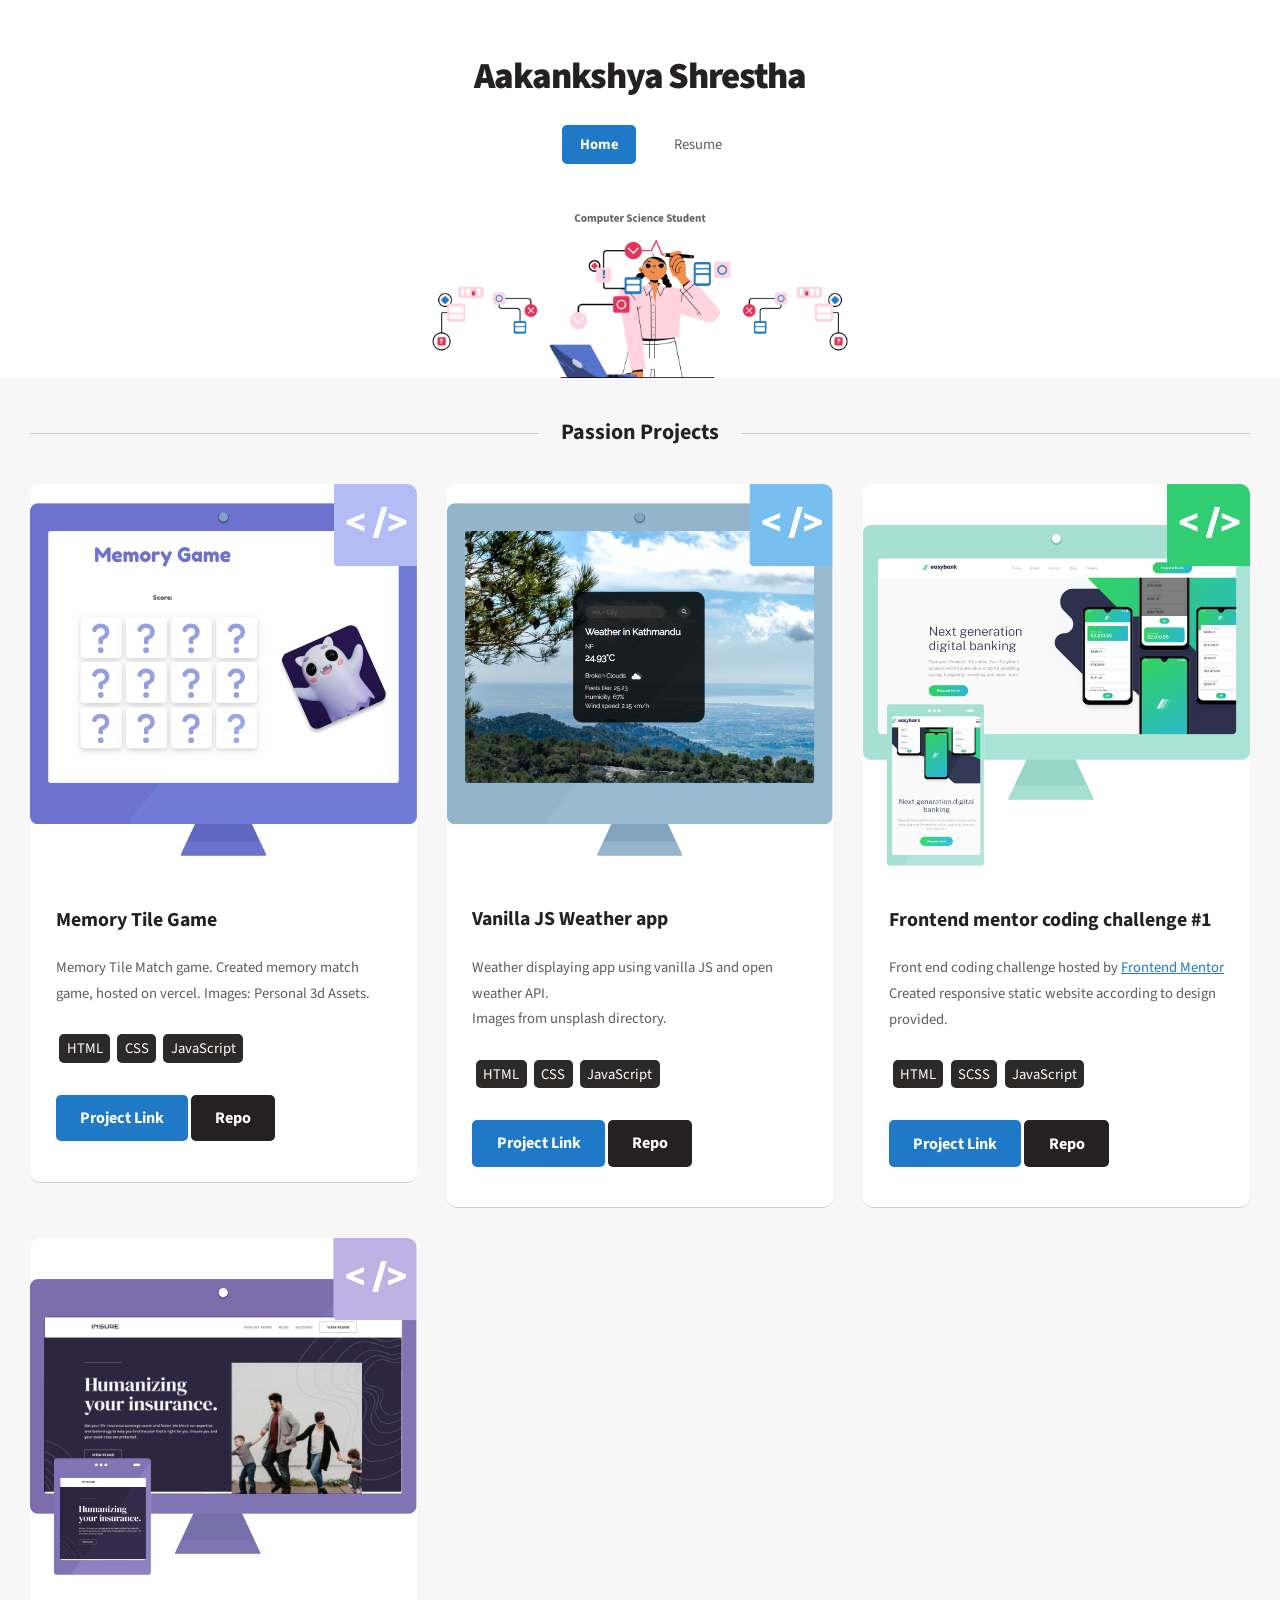
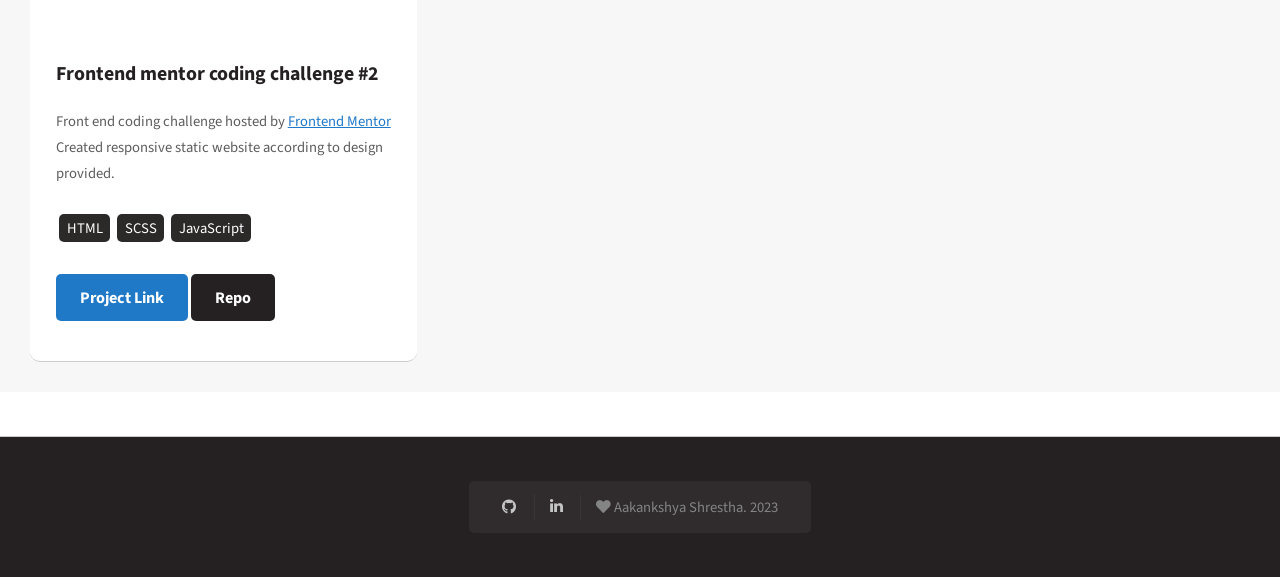
==== commit fdbae0f8: "tile project" ====
--- a/index.html
+++ b/index.html
@@ -9,6 +9,8 @@
       content="width=device-width, initial-scale=1, user-scalable=no"
     />
     <link rel="stylesheet" href="assets/css/main.css" />
+     <link href="/images/favicon.png" rel="icon" />
+    <link href="/images/apple-touch-icon.png" rel="apple-touch-icon" />
   </head>
   <body class="homepage is-preload">
     <div id="page-wrapper">
@@ -42,9 +44,32 @@
               <!-- Portfolio -->
               <section>
                 <header class="major">
-                  <h2>My Projects</h2>
+                  <h2>Passion Projects</h2>
                 </header>
                 <div class="row">
+                  <div class="col-4 col-6-medium col-12-small">
+                    <section class="box">
+                      <a href="https://weather-app-snowy-three.vercel.app" class="image featured"
+                        ><img src="images/pic05.jpg" alt=""
+                      /></a>
+                      <header>
+                        <h3>Memory Tile Game</h3>
+                      </header>
+                      <p>
+                        Memory Tile Match game. Created memory match game, hosted on vercel.
+                        Images: Personal 3d Assets.
+                      </p>
+					  <span class="tech">HTML</span><span class="tech">CSS</span><span class="tech">JavaScript</span>
+                      <footer>
+                        <ul class="actions">
+                          <li>
+                            <a href="https://memory-tile-game.vercel.app" class="button">Project Link</a>
+							              <a href="https://github.com/aakankshya-shrestha/memory-tile-game" class="button alt">Repo</a>
+                          </li>
+                        </ul>
+                      </footer>
+                    </section>
+                  </div>
                   <div class="col-4 col-6-medium col-12-small">
                     <section class="box">
                       <a href="https://weather-app-snowy-three.vercel.app" class="image featured"
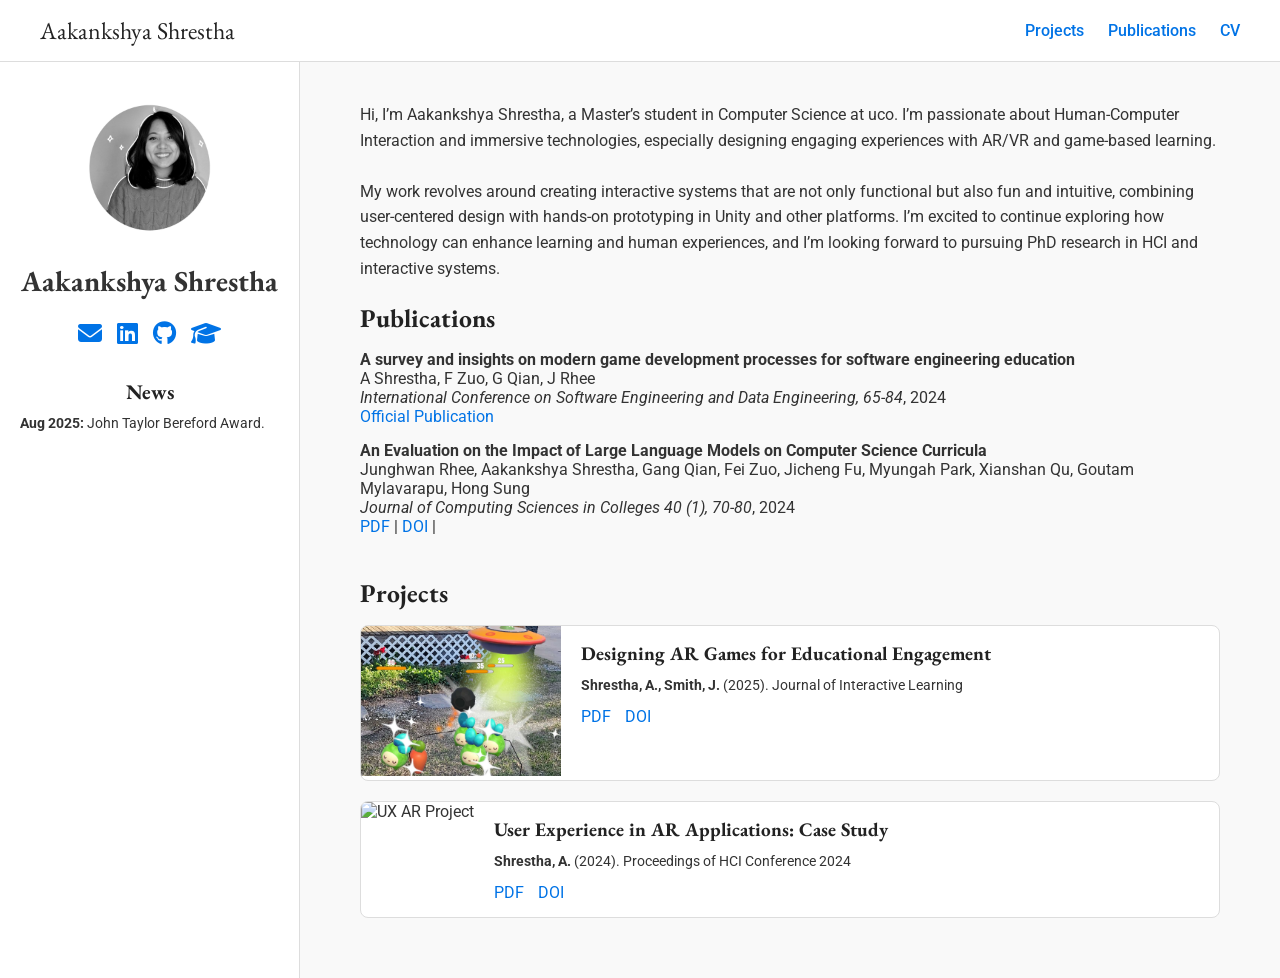
==== commit a60867ed: "init" ====
--- a/index.html
+++ b/index.html
@@ -1,186 +1,154 @@
 <!DOCTYPE html>
+<html lang="en">
 
-<html>
-  <head>
-    <title>Aakankshya Shrestsha Dev Portfolio</title>
-    <meta charset="utf-8" />
-    <meta
-      name="viewport"
-      content="width=device-width, initial-scale=1, user-scalable=no"
-    />
-    <link rel="stylesheet" href="assets/css/main.css" />
-     <link href="/images/favicon.png" rel="icon" />
-    <link href="/images/apple-touch-icon.png" rel="apple-touch-icon" />
-  </head>
-  <body class="homepage is-preload">
-    <div id="page-wrapper">
-      <!-- Header -->
-      <section id="header">
-        <!-- Logo -->
-        <h1><a href="index.html">Aakankshya Shrestha</a></h1>
+<head>
+    <meta charset="UTF-8">
+    <meta name="viewport" content="width=device-width, initial-scale=1.0">
+    <title>Aakankshya Shrestha - Academic CV</title>
+    <link
+        href="https://fonts.googleapis.com/css2?family=EB+Garamond:wght@400;700&family=Roboto:wght@400;500&display=swap"
+        rel="stylesheet">
+    <link rel="stylesheet" href="style.css">
+    <!-- icons -->
+    <link rel="stylesheet" href="https://cdnjs.cloudflare.com/ajax/libs/font-awesome/6.5.0/css/all.min.css"
+        integrity="sha512-..." crossorigin="anonymous" referrerpolicy="no-referrer" />
 
-        <!-- Nav -->
-        <nav id="nav">
-          <ul>
-            <li class="current"><a href="index.html">Home</a></li>
-            <!-- <li><a href="about.html">About</a></li> -->
-            <li><a href="/assets/pdf/Aakankshya Shrestha Resume.pdf">Resume</a></li>
-          </ul>
-        </nav>
-        
-        <section id="banner">
-          <!-- <header>
-            <h2>Computer Science Student</h2>
-      
-          </header> -->
-        </section>
-     
+</head>
 
-      <!-- Main -->
-      <section id="main">
-        <div class="container">
-          <div class="row">
-            <div class="col-12">
-              <!-- Portfolio -->
-              <section>
-                <header class="major">
-                  <h2>Passion Projects</h2>
-                </header>
-                <div class="row">
-                  <div class="col-4 col-6-medium col-12-small">
-                    <section class="box">
-                      <a href="https://weather-app-snowy-three.vercel.app" class="image featured"
-                        ><img src="images/pic05.jpg" alt=""
-                      /></a>
-                      <header>
-                        <h3>Memory Tile Game</h3>
-                      </header>
-                      <p>
-                        Memory Tile Match game. Created memory match game, hosted on vercel.
-                        Images: Personal 3d Assets.
-                      </p>
-					  <span class="tech">HTML</span><span class="tech">CSS</span><span class="tech">JavaScript</span>
-                      <footer>
-                        <ul class="actions">
-                          <li>
-                            <a href="https://memory-tile-game.vercel.app" class="button">Project Link</a>
-							              <a href="https://github.com/aakankshya-shrestha/memory-tile-game" class="button alt">Repo</a>
-                          </li>
-                        </ul>
-                      </footer>
-                    </section>
-                  </div>
-                  <div class="col-4 col-6-medium col-12-small">
-                    <section class="box">
-                      <a href="https://weather-app-snowy-three.vercel.app" class="image featured"
-                        ><img src="images/pic02.jpg" alt=""
-                      /></a>
-                      <header>
-                        <h3>Vanilla JS Weather app</h3>
-                      </header>
-                      <p>
-                        Weather displaying app using vanilla 
-						JS and open weather API.<br> Images from unsplash directory.
-                      </p>
-					  <span class="tech">HTML</span><span class="tech">CSS</span><span class="tech">JavaScript</span>
-                      <footer>
-                        <ul class="actions">
-                          <li>
-                            <a href="https://weather-app-snowy-three.vercel.app" class="button">Project Link</a>
-							 <a href="https://github.com/aakankshya-shrestha/weather-app" class="button alt">Repo</a>
-                          </li>
-                        </ul>
-                      </footer>
-                    </section>
-                  </div>
-                  <div class="col-4 col-6-medium col-12-small">
-                    <section class="box">
-                      <a href="https://easy-bank-code.vercel.app" class="image featured"
-                        ><img src="images/pic03.jpg" alt=""
-                      /></a>
-                      <header>
-                        <h3>Frontend mentor coding challenge #1</h3>
-                      </header>
-                      <p>
-                        Front end coding challenge hosted by <a href = "https://www.frontendmentor.io">Frontend Mentor</a><br>
-						Created responsive static website according to design provided.<br>
-						
-                      </p>
-						<span class="tech">HTML</span><span class="tech">SCSS</span><span class="tech">JavaScript</span>
-                      <footer>
-						
-                        <ul class="actions">
-                          <li>
-                            <a href="https://easy-bank-code.vercel.app" class="button">Project Link</a>
-							 <a href="https://github.com/aakankshya-shrestha/easy-bank-code" class="button alt">Repo</a>
-                          </li>
-                        </ul>
-                      </footer>
-                    </section>
-                  </div>
-                  <div class="col-4 col-6-medium col-12-small">
-                    <section class="box">
-                      <a href="https://insure-landing-page-one-jet.vercel.app/" class="image featured"
-                        ><img src="images/pic04.jpg" alt=""
-                      /></a>
-                      <header>
-                        <h3>Frontend mentor coding challenge #2</h3>
-                      </header>
-                      <p>
-                         Front end coding challenge hosted by <a href = "https://www.frontendmentor.io">Frontend Mentor</a><br>
-						Created responsive static website according to design provided.<br>
-					  </p>
-					  <span class="tech">HTML</span><span class="tech">SCSS</span><span class="tech">JavaScript</span>
-                      <footer>
-                        <ul class="actions">
-                          <li>
-                            <a href="https://insure-landing-page-one-jet.vercel.app/" class="button">Project Link</a>
-							 <a href="https://github.com/aakankshya-shrestha/Insure-landing-page" class="button alt">Repo</a>
-                          </li>
-                        </ul>
-                      </footer>
-                    </section>
-                  </div>
-                  
-                  
-                </div>
-              </section>
+<body>
+    <!-- Top Navigation -->
+    <header class="top-nav">
+        <div class="nav-left">
+            <a href="index.html" class="nav-name">Aakankshya Shrestha</a>
+        </div>
+        <div class="nav-right">
+            <a href="#projects">Projects</a>
+            <a href="#publications">Publications</a>
+            <a href="/assets/pdf/Aakankshya Shrestha Resume.pdf">CV</a>
+        </div>
+    </header>
+
+    <div class="container">
+
+        <!-- Left Sidebar -->
+        <aside class="sidebar">
+            <img src="images/aakankshya_about.jpg" alt="Aakankshya Shrestha" class="profile-pic">
+            <h1>Aakankshya Shrestha</h1>
+
+            <div class="contact">
+                <a href="mailto:ashrestha51@uco.edu" title="Email">
+                    <i class="fa-solid fa-envelope"></i>
+                </a>
+                <a href="https://www.linkedin.com/in/aakankshya-shrestha-aa5a41145/" target="_blank" title="LinkedIn">
+                    <i class="fa-brands fa-linkedin"></i>
+                </a>
+                <a href="https://github.com/aakankshya-shrestha" target="_blank" title="GitHub">
+                    <i class="fa-brands fa-github"></i>
+                </a>
+                <a href="https://scholar.google.com/citations?user=KF763IAAAAAJ&hl=en&oi=ao" target="_blank"
+                    title="GitHub">
+                    <i class="fa-solid fa-graduation-cap"></i>
+                </a>
+
             </div>
 
-        </section> 
-		</section>   
-      <!-- Footer -->
-      <section id="footer">
-        <div class="container">
-            <div class="col-12">
-              <!-- Copyright -->
-              <div id="copyright">
-                <ul class="links">
-                  <li>
-                    <a class="icon brands fb fa-github" href="https://github.com/aakankshya-shrestha"
-                      ><span class="label">Github</span></a
-                    >
-                  </li>
-                  <li>
-                    <a class="icon brands fa-linkedin-in" href="https://www.linkedin.com/in/aakankshya-shrestha-aa5a41145/"
-                      ><span class="label">LinkedIn</span></a
-                    >
-                  </li>
-                  <li> <i class="fa">&#xf004;</i> Aakankshya Shrestha. 2023</li>
+
+            <section class="news">
+                <h2>News</h2>
+                <ul>
+                    <li><strong>Aug 2025:</strong> John Taylor Bereford Award.</li>
                 </ul>
-              </div>
-            </div>
-          </div>
-        </div>
-      </section>
+            </section>
+        </aside>
+
+        <!-- Right Column / Main Content -->
+        <main class="main-content">
+
+            <!-- Biography -->
+            <section class="biography">
+                <!-- <h2>Biography</h2> -->
+                <p>
+                    Hi, I’m Aakankshya Shrestha, a Master’s student in Computer Science at uco.
+                    I’m passionate about Human-Computer Interaction and immersive technologies,
+                    especially designing engaging experiences with AR/VR and game-based learning.
+                    <br><br>
+                    My work revolves around creating interactive systems that are not only functional
+                    but also fun and intuitive, combining user-centered design with hands-on prototyping
+                    in Unity and other platforms. I’m excited to continue exploring how technology can
+                    enhance learning and human experiences, and I’m looking forward to pursuing PhD
+                    research in HCI and interactive systems.
+                </p>
+            </section>
+
+            <!-- Publications -->
+            <section class="publications" id="publications">
+                <h2>Publications</h2>
+                <ul>
+                    <li>
+                        <strong>A survey and insights on modern game development processes for software engineering
+                            education</strong><br>
+                        A Shrestha, F Zuo, G Qian, J Rhee<br>
+                        <em>International Conference on Software Engineering and Data Engineering, 65-84</em>, 2024<br>
+                        <span class="pub-links">
+
+                            <a href="https://doi.org/10.1007/978-3-031-75201-8_6" target="_blank">Official
+                                Publication</a>
+
+                        </span>
+                    </li>
+                    <li>
+                        <strong>An Evaluation on the Impact of Large Language Models on Computer Science
+                            Curricula</strong><br>
+                        Junghwan Rhee, Aakankshya Shrestha, Gang Qian, Fei Zuo, Jicheng Fu, Myungah Park, Xianshan Qu,
+                        Goutam Mylavarapu, Hong Sung<br>
+                        <em>Journal of Computing Sciences in Colleges 40 (1), 70-80</em>, 2024<br>
+                        <span class="pub-links">
+                            <a href="https://www.ccsc.org/publications/journals/CCSCNW2024Final.pdf#page=70"
+                                target="_blank">PDF</a> |
+                            <a href="https://dl.acm.org/doi/10.5555/3715602.3715614" target="_blank">DOI</a> |
+
+                        </span>
+                    </li>
+                </ul>
+            </section>
+            <!-- Projects -->
+            <section class="projects" id="projects">
+                <h2>Projects</h2>
+
+                <div class="project-card">
+                    <div class="project-img">
+                        <img src="images/argame.jpg" alt="AR Game Project">
+                    </div>
+                    <div class="project-content">
+                        <h3>Designing AR Games for Educational Engagement</h3>
+                        <p><strong>Shrestha, A., Smith, J.</strong> (2025). Journal of Interactive Learning</p>
+                        <div class="project-links">
+                            <a href="#">PDF</a>
+                            <a href="#">DOI</a>
+                        </div>
+                    </div>
+                </div>
+
+                <div class="project-card">
+                    <div class="project-img">
+                        <img src="images/ux-ar.jpg" alt="UX AR Project">
+                    </div>
+                    <div class="project-content">
+                        <h3>User Experience in AR Applications: Case Study</h3>
+                        <p><strong>Shrestha, A.</strong> (2024). Proceedings of HCI Conference 2024</p>
+                        <div class="project-links">
+                            <a href="#">PDF</a>
+                            <a href="#">DOI</a>
+                        </div>
+                    </div>
+                </div>
+
+            </section>
+
+
+
+        </main>
     </div>
+</body>
 
-    <!-- Scripts -->
-    <script src="assets/js/jquery.min.js"></script>
-    <script src="assets/js/jquery.dropotron.min.js"></script>
-    <script src="assets/js/browser.min.js"></script>
-    <script src="assets/js/breakpoints.min.js"></script>
-    <script src="assets/js/util.js"></script>
-    <script src="assets/js/main.js"></script>
-  </body>
-</html>
+</html>
--- a/style.css
+++ b/style.css
@@ -0,0 +1,269 @@
+/* ==========================
+   CSS Variables / Theme Colors
+   ========================== */
+:root {
+  --color-bg: #f9f9f9;
+  --color-text: #333;
+  --color-primary: #0073e6;       /* links, buttons */
+  --color-primary-hover: #005bb5; /* hover states */
+  --color-secondary: #222;        /* headings */
+  --color-sidebar-bg: #fff;
+  --color-border: #ddd;
+}
+
+/* ==========================
+   Basic Reset
+   ========================== */
+* {
+  margin: 0;
+  padding: 0;
+  box-sizing: border-box;
+}
+
+body {
+  font-family: 'Roboto', sans-serif;
+  background-color: var(--color-bg);
+  color: var(--color-text);
+}
+
+/* ==========================
+   Top Navigation
+   ========================== */
+.top-nav {
+  display: flex;
+  justify-content: space-between;
+  align-items: center;
+  padding: 15px 40px;
+  background-color: var(--color-sidebar-bg);
+  border-bottom: 1px solid var(--color-border);
+  position: sticky;
+  top: 0;
+  z-index: 100;
+}
+
+.nav-left .nav-name {
+  font-family: 'EB Garamond', serif;
+  font-size: 1.5rem;
+  text-decoration: none;
+  color: var(--color-secondary);
+}
+
+.nav-right a {
+  margin-left: 20px;
+  text-decoration: none;
+  color: var(--color-primary);
+  font-weight: 500;
+}
+
+.nav-right a:hover {
+  color: var(--color-primary-hover);
+  text-decoration: underline;
+}
+
+/* ==========================
+   Container
+   ========================== */
+.container {
+  display: flex;
+  min-height: 100vh;
+}
+
+/* ==========================
+   Sidebar
+   ========================== */
+.sidebar {
+  width: 300px;
+  background-color: var(--color-sidebar-bg);
+  padding: 30px 20px;
+  border-right: 1px solid var(--color-border);
+  display: flex;
+  flex-direction: column;
+  align-items: center;
+}
+
+.profile-pic {
+  width: 150px;
+  height: 150px;
+  object-fit: cover;
+  border-radius: 50%;
+  margin-bottom: 20px;
+}
+
+.sidebar h1 {
+  font-family: 'EB Garamond', serif;
+  font-size: 1.8rem;
+  margin-bottom: 20px;
+  text-align: center;
+}
+
+.contact {
+  display: flex;
+  gap: 15px;
+  margin-bottom: 30px;
+}
+
+.contact a {
+  font-size: 1.5rem;
+  text-decoration: none;
+  color: var(--color-primary);
+}
+
+.contact a:hover {
+  color: var(--color-primary-hover);
+}
+
+/* ==========================
+   News Section
+   ========================== */
+.news {
+  width: 100%;
+}
+
+.news h2 {
+  font-family: 'EB Garamond', serif;
+  font-size: 1.3rem;
+  margin-bottom: 10px;
+  text-align: center;
+  color: var(--color-secondary);
+}
+
+.news ul {
+  list-style: none;
+  font-size: 0.9rem;
+}
+
+.news li {
+  margin-bottom: 10px;
+}
+
+/* ==========================
+   Main Content
+   ========================== */
+.main-content {
+  flex: 1;
+  padding: 40px 60px;
+}
+
+.main-content h2 {
+  font-family: 'EB Garamond', serif;
+  font-size: 1.6rem;
+  margin-bottom: 15px;
+  color: var(--color-secondary);
+}
+
+.main-content p {
+  margin-bottom: 20px;
+  line-height: 1.6;
+}
+
+.publications ul {
+  list-style: none;
+}
+
+.publications li {
+  margin-bottom: 15px;
+}
+
+.publications a {
+  text-decoration: none;
+  color: var(--color-primary);
+}
+
+.publications a:hover {
+  text-decoration: underline;
+}
+.projects {
+  margin-top: 40px;
+}
+
+.project-card {
+  display: flex;
+  flex-direction: column;
+  border: 1px solid var(--color-border);
+  border-radius: 8px;
+  margin-bottom: 20px;
+  overflow: hidden;
+  background-color: var(--color-sidebar-bg);
+}
+
+.project-card img {
+  width: 100%;
+  height: 180px;           /* fixed height */
+  object-fit: cover;        /* crop to fit */
+  object-position: center;  /* show center of image */
+}
+
+.project-content {
+  padding: 15px;
+}
+
+.project-content h3 {
+  font-family: 'EB Garamond', serif;
+  font-size: 1.2rem;
+  margin-bottom: 8px;
+  color: var(--color-secondary);
+}
+
+.project-content p {
+  font-size: 0.9rem;
+  margin-bottom: 10px;
+}
+
+.project-links a {
+  text-decoration: none;
+  color: var(--color-primary);
+  margin-right: 10px;
+}
+
+.project-links a:hover {
+  color: var(--color-primary-hover);
+  text-decoration: underline;
+}
+
+/* ==========================
+   Responsive
+   ========================== */
+@media (max-width: 900px) {
+  .container {
+    flex-direction: column;
+  }
+
+  .sidebar {
+    width: 100%;
+    border-right: none;
+    border-bottom: 1px solid var(--color-border);
+    align-items: center;
+  }
+
+  .main-content {
+    padding: 20px;
+  }
+
+  .top-nav {
+    flex-direction: column;
+    align-items: flex-start;
+  }
+
+  .nav-right {
+    margin-top: 10px;
+  }
+}
+
+
+
+/* Responsive */
+@media (min-width: 700px) {
+  .project-card {
+    flex-direction: row;      /* image left, content right */
+  }
+
+  .project-card img {
+    width: 200px;            /* fixed width for side image */
+    height: 150px;
+  }
+
+  .project-content {
+    flex: 1;
+    padding: 15px 20px;
+  }
+}
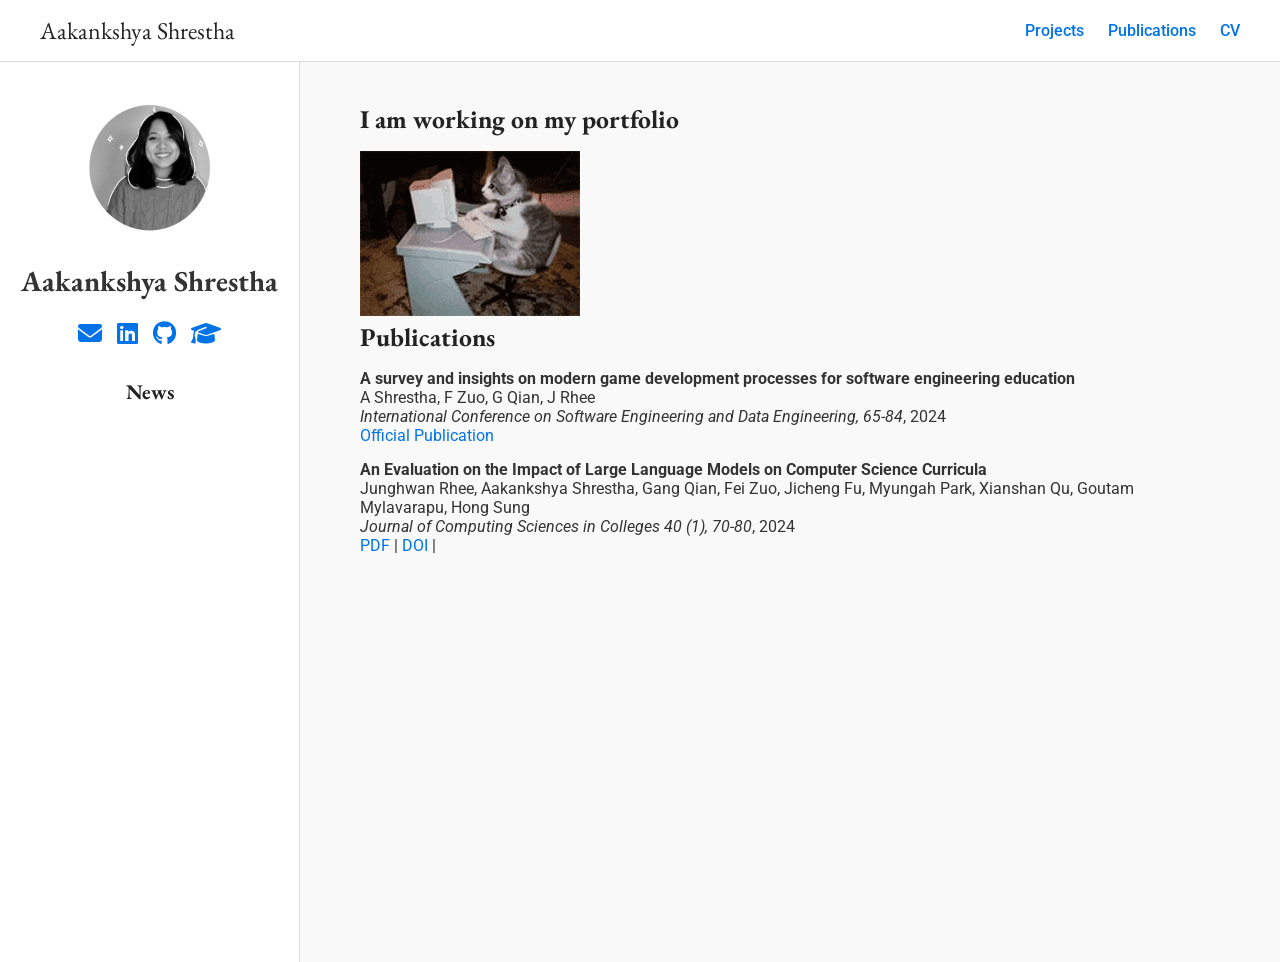
==== commit a0df0d3c: "update for publish" ====
--- a/index.html
+++ b/index.html
@@ -56,7 +56,7 @@
             <section class="news">
                 <h2>News</h2>
                 <ul>
-                    <li><strong>Aug 2025:</strong> John Taylor Bereford Award.</li>
+                    <!-- <li><strong>Aug 2025:</strong> John Taylor Bereford Award.</li> -->
                 </ul>
             </section>
         </aside>
@@ -67,17 +67,10 @@
             <!-- Biography -->
             <section class="biography">
                 <!-- <h2>Biography</h2> -->
-                <p>
-                    Hi, I’m Aakankshya Shrestha, a Master’s student in Computer Science at uco.
-                    I’m passionate about Human-Computer Interaction and immersive technologies,
-                    especially designing engaging experiences with AR/VR and game-based learning.
-                    <br><br>
-                    My work revolves around creating interactive systems that are not only functional
-                    but also fun and intuitive, combining user-centered design with hands-on prototyping
-                    in Unity and other platforms. I’m excited to continue exploring how technology can
-                    enhance learning and human experiences, and I’m looking forward to pursuing PhD
-                    research in HCI and interactive systems.
-                </p>
+
+                <h2>I am working on my portfolio</h2>
+                <img src="images/cat-computer.gif" alt="Cat working on computer" class="project-gif">
+
             </section>
 
             <!-- Publications -->
@@ -112,7 +105,7 @@
                 </ul>
             </section>
             <!-- Projects -->
-            <section class="projects" id="projects">
+            <!-- <section class="projects" id="projects">
                 <h2>Projects</h2>
 
                 <div class="project-card">
@@ -144,6 +137,8 @@
                 </div>
 
             </section>
+ -->
+
 
 
 
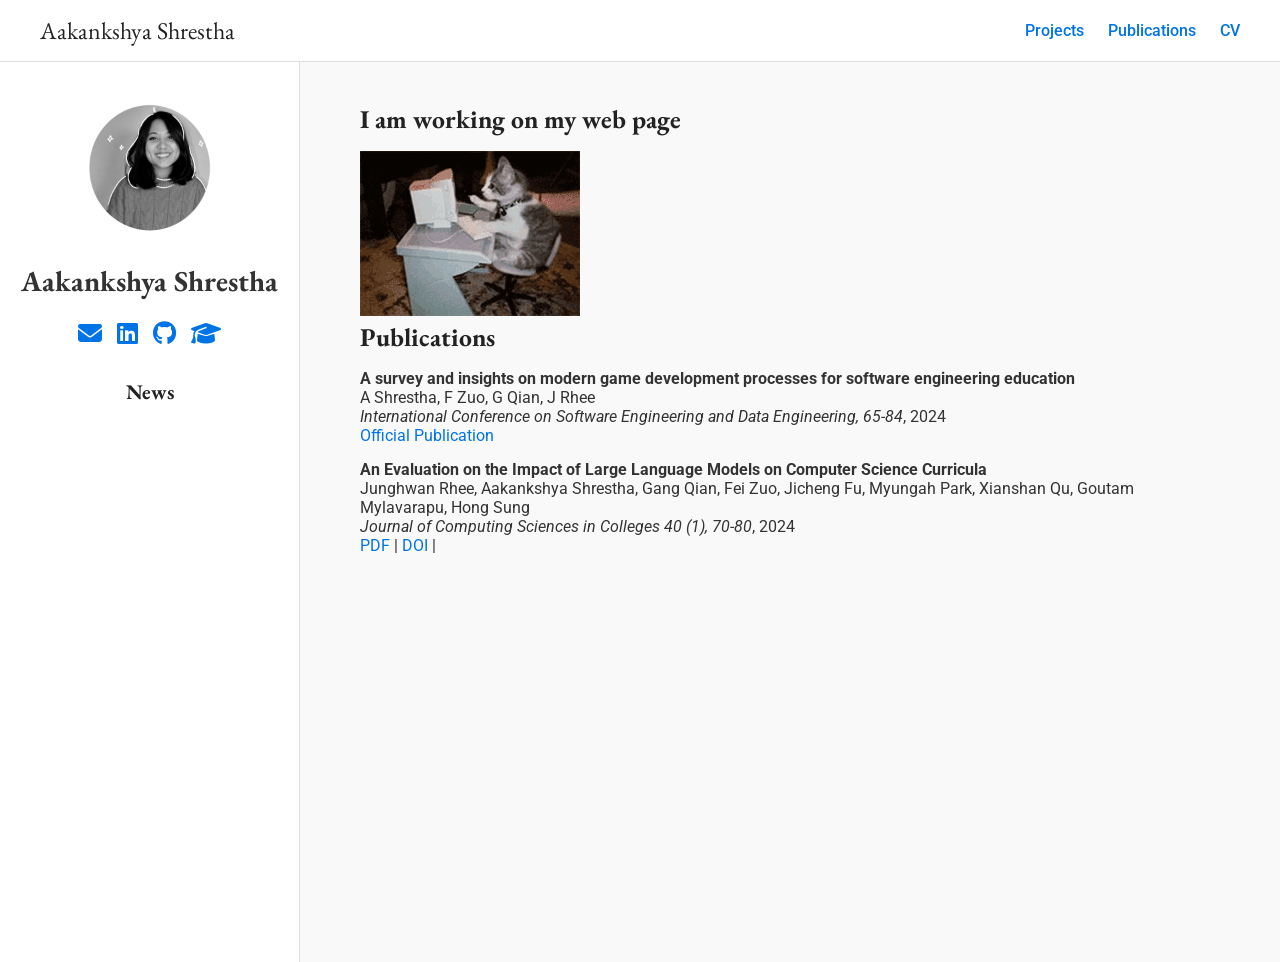
==== commit 6a04a619: "edit" ====
--- a/index.html
+++ b/index.html
@@ -68,7 +68,7 @@
             <section class="biography">
                 <!-- <h2>Biography</h2> -->
 
-                <h2>I am working on my portfolio</h2>
+                <h2>I am working on my web page</h2>
                 <img src="images/cat-computer.gif" alt="Cat working on computer" class="project-gif">
 
             </section>
